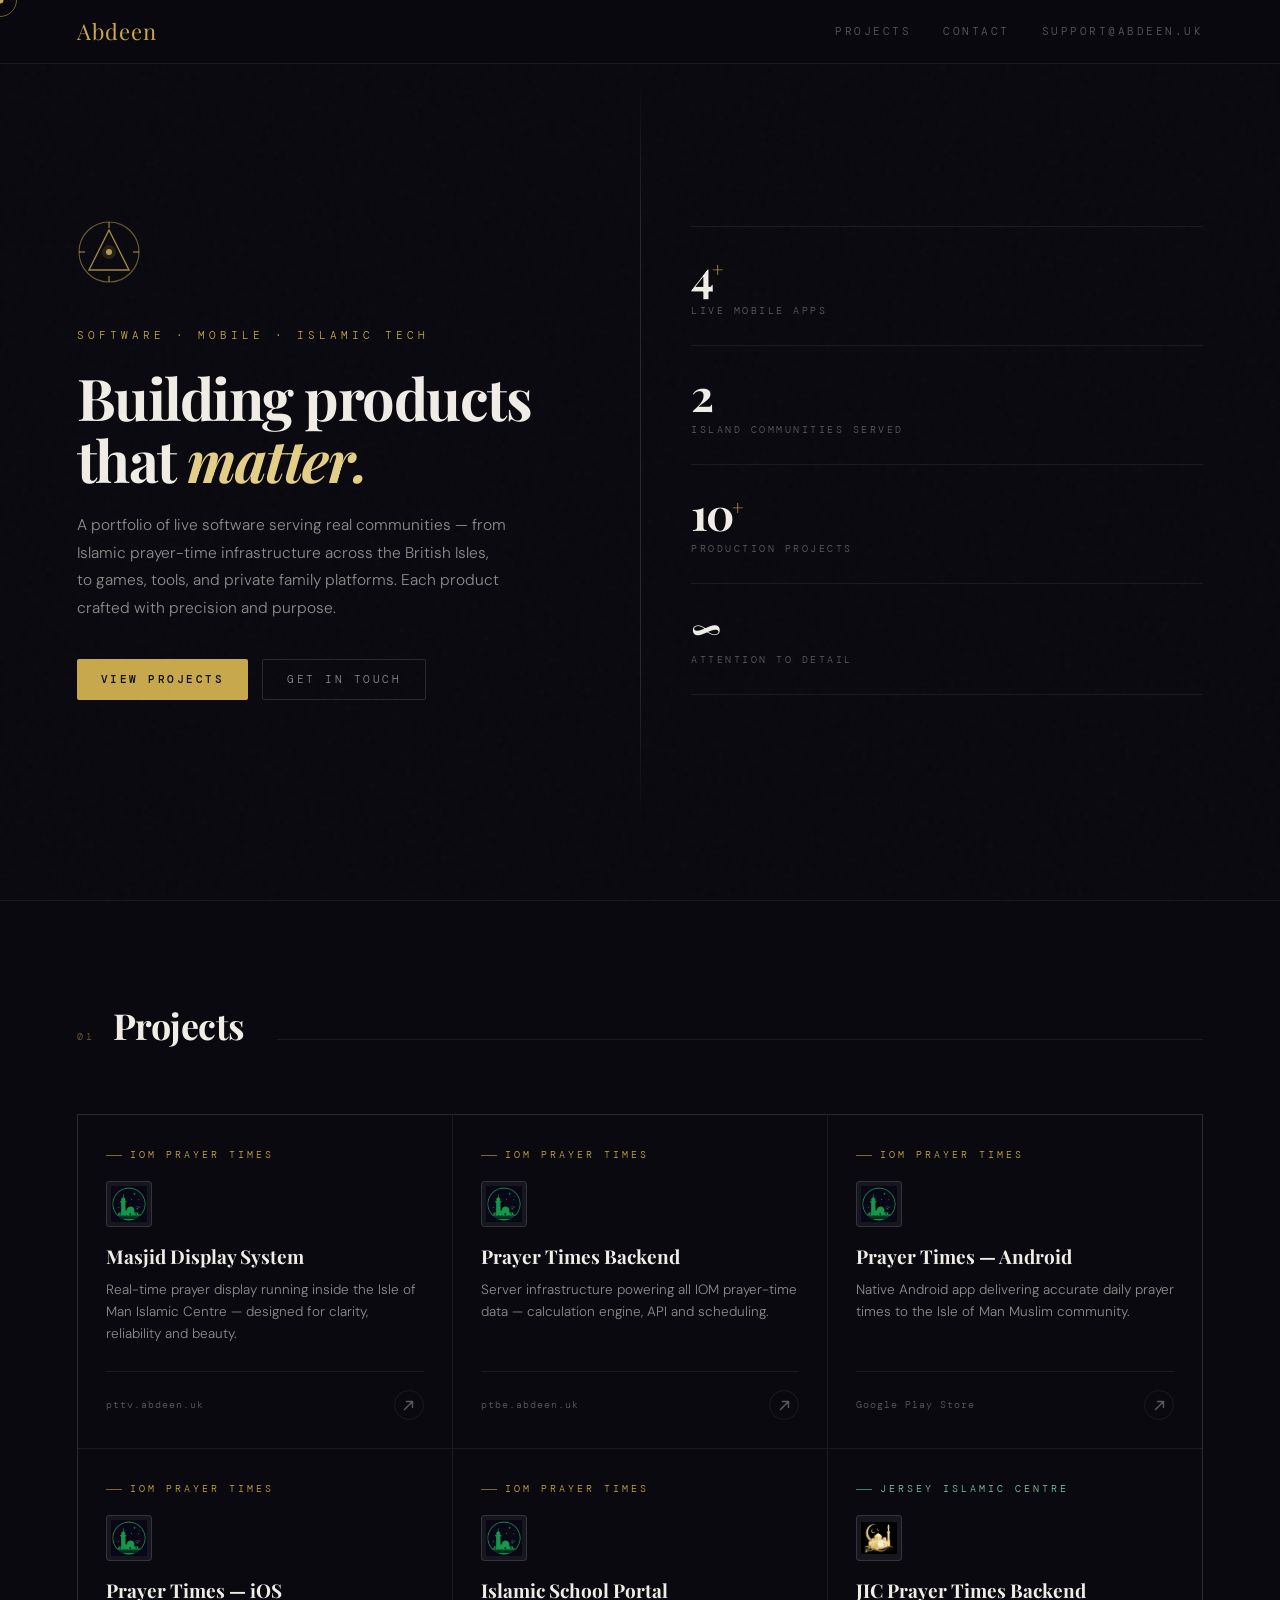
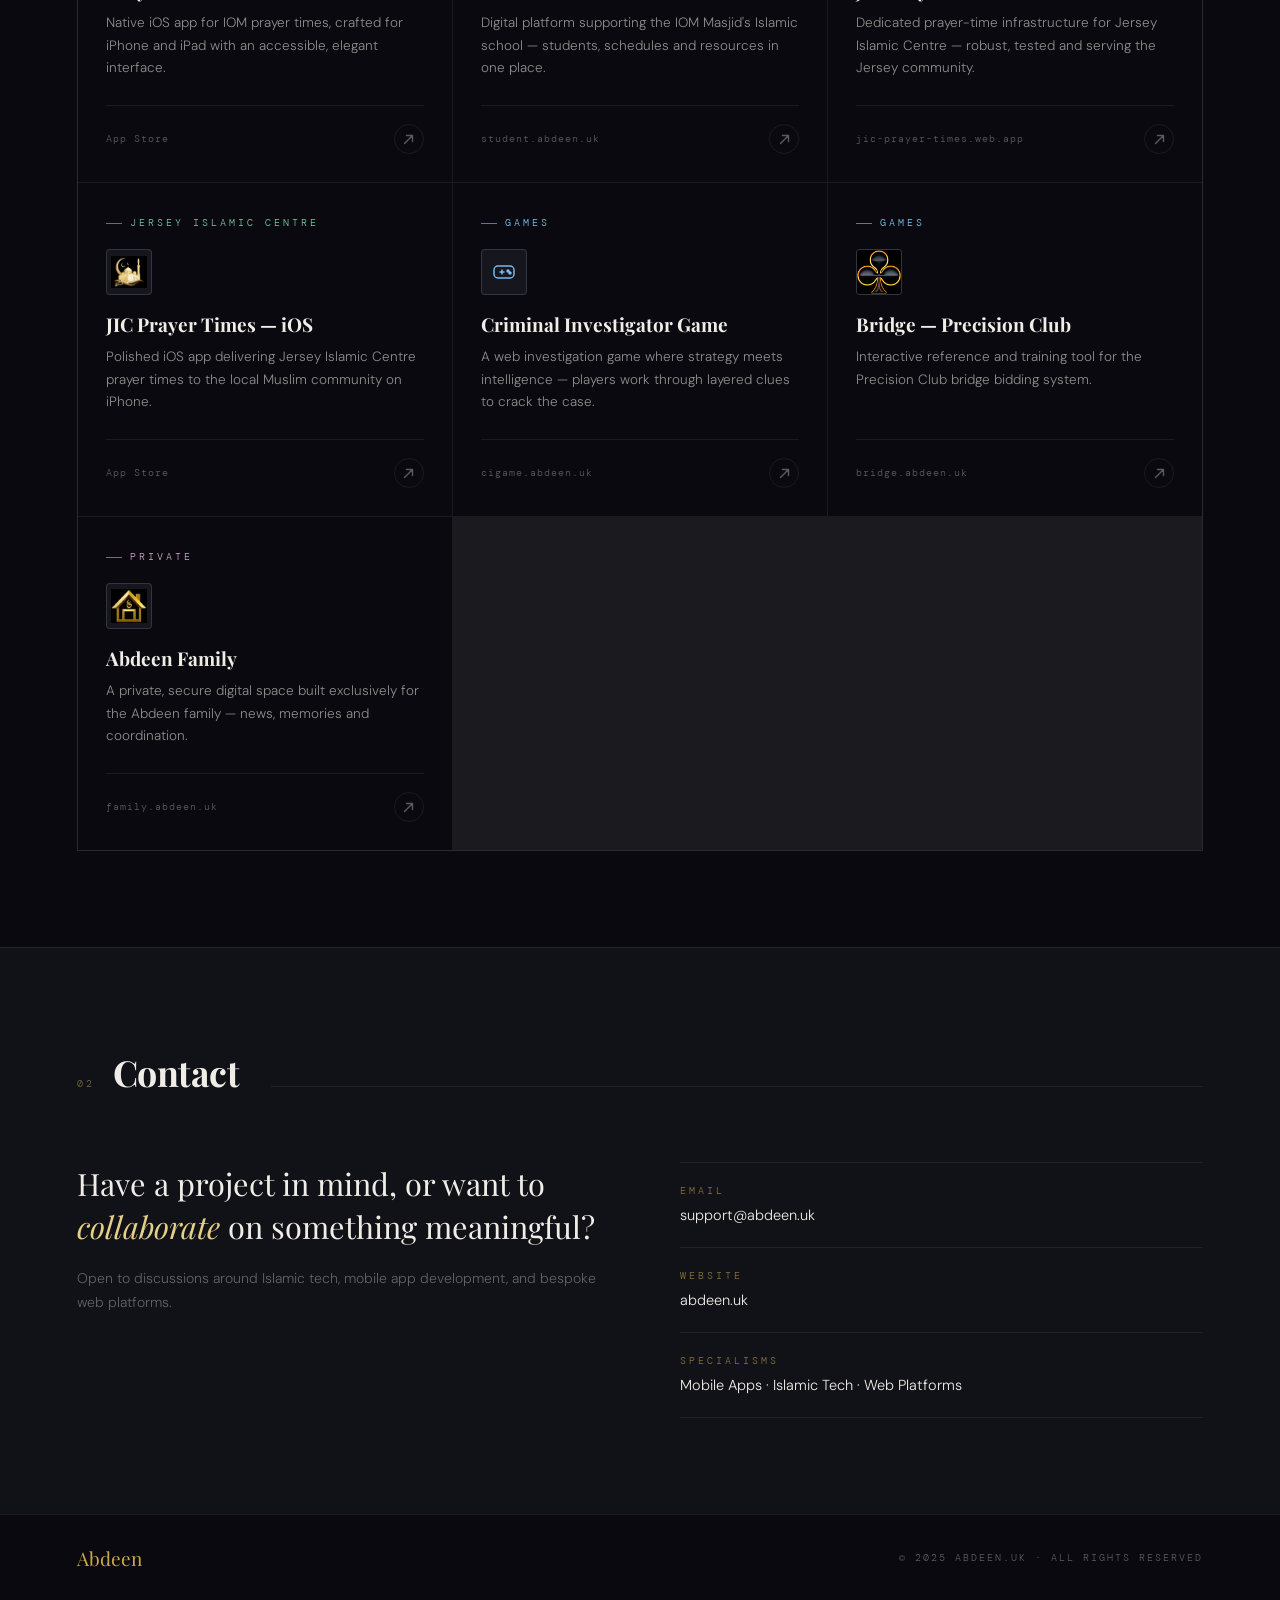
==== index.html @ 5a7bffbb "Add files via upload" ====
<!DOCTYPE html>
<html lang="en">
<head>
<meta charset="UTF-8">
<meta name="viewport" content="width=device-width, initial-scale=1.0">
<title>Abdeen — Digital Portfolio</title>
<link rel="preconnect" href="https://fonts.googleapis.com">
<link href="https://fonts.googleapis.com/css2?family=Playfair+Display:ital,wght@0,400;0,700;1,400&family=DM+Sans:wght@300;400;500&family=DM+Mono:wght@400;500&display=swap" rel="stylesheet">
<style>
:root {
  --ink:      #09090f;
  --ink2:     #111118;
  --surface:  #16161f;
  --border:   rgba(255,255,255,0.07);
  --border2:  rgba(255,255,255,0.13);
  --gold:     #c8a84b;
  --gold-lt:  #e4cf88;
  --gold-dim: rgba(200,168,75,0.14);
  --white:    #f0ede6;
  --muted:    rgba(240,237,230,0.36);
  --muted2:   rgba(240,237,230,0.58);
}
*, *::before, *::after { box-sizing:border-box; margin:0; padding:0; }
html { scroll-behavior:smooth; }
body {
  background:var(--ink); color:var(--white);
  font-family:'DM Sans',sans-serif; font-weight:300;
  line-height:1.6; overflow-x:hidden; cursor:none;
}

/* ── Cursor ── */
#cur { position:fixed; pointer-events:none; z-index:9999; }
#cur-dot { width:7px; height:7px; background:var(--gold); border-radius:50%;
  transform:translate(-50%,-50%); transition:transform .15s; }
#cur-ring { position:fixed; pointer-events:none; z-index:9998;
  width:34px; height:34px; border-radius:50%;
  border:1px solid rgba(200,168,75,0.55); transform:translate(-50%,-50%);
  transition:width .3s ease,height .3s ease; }
body:has(a:hover) #cur-ring,body:has(button:hover) #cur-ring { width:54px; height:54px; }

/* ── Noise ── */
body::after {
  content:''; position:fixed; inset:0; z-index:0; pointer-events:none;
  background-image:url("data:image/svg+xml,%3Csvg viewBox='0 0 200 200' xmlns='http://www.w3.org/2000/svg'%3E%3Cfilter id='n'%3E%3CfeTurbulence type='fractalNoise' baseFrequency='0.75' numOctaves='4' stitchTiles='stitch'/%3E%3C/filter%3E%3Crect width='100%25' height='100%25' filter='url(%23n)' opacity='0.035'/%3E%3C/svg%3E");
  opacity:.6;
}

/* ── Nav ── */
nav {
  position:fixed; top:0; left:0; right:0; z-index:100;
  display:flex; align-items:center; justify-content:space-between;
  padding:0 6vw; height:64px;
  background:rgba(9,9,15,0.82); backdrop-filter:blur(16px);
  border-bottom:1px solid var(--border);
}
.nav-logo {
  font-family:'Playfair Display',serif; font-size:22px;
  color:var(--gold); letter-spacing:1px; text-decoration:none; cursor:none;
}
.nav-links { display:flex; gap:32px; }
.nav-links a {
  font-family:'DM Mono',monospace; font-size:11px; letter-spacing:2.5px;
  text-transform:uppercase; color:var(--muted); text-decoration:none;
  cursor:none; transition:color .2s;
}
.nav-links a:hover { color:var(--gold); }

/* ── Hero ── */
#hero {
  min-height:100vh; display:grid; grid-template-columns:1fr 1fr;
  align-items:center; padding:100px 6vw 80px; gap:8vw; position:relative;
}
.hero-vline {
  position:absolute; top:80px; bottom:80px; left:50%;
  width:1px;
  background:linear-gradient(to bottom,transparent,var(--border2) 20%,var(--border2) 80%,transparent);
}
/* Abdeen logo mark — inline SVG */
.hero-logomark {
  margin-bottom:36px;
  opacity:0; animation:fadeUp .8s .1s ease forwards;
}
.hero-eyebrow {
  font-family:'DM Mono',monospace; font-size:11px; letter-spacing:4px;
  color:var(--gold); text-transform:uppercase; margin-bottom:22px;
  opacity:0; animation:fadeUp .8s .25s ease forwards;
}
h1.hero-title {
  font-family:'Playfair Display',serif; font-weight:700;
  font-size:clamp(38px,4.5vw,68px); line-height:1.07; letter-spacing:-1.5px;
  opacity:0; animation:fadeUp .9s .38s ease forwards;
}
h1.hero-title em { font-style:italic; color:var(--gold-lt); }
.hero-sub {
  margin-top:22px; max-width:430px; font-size:15.5px;
  line-height:1.78; color:var(--muted2);
  opacity:0; animation:fadeUp .9s .52s ease forwards;
}
.hero-ctas {
  display:flex; gap:14px; margin-top:36px; flex-wrap:wrap;
  opacity:0; animation:fadeUp .9s .65s ease forwards;
}
.btn {
  display:inline-flex; align-items:center; gap:8px; padding:11px 24px;
  border-radius:2px; font-size:11px; font-family:'DM Mono',monospace;
  letter-spacing:2.5px; text-transform:uppercase; text-decoration:none;
  cursor:none; transition:all .22s;
}
.btn-primary { background:var(--gold); color:var(--ink); font-weight:500; }
.btn-primary:hover { background:var(--gold-lt); }
.btn-ghost { border:1px solid var(--border2); color:var(--muted2); }
.btn-ghost:hover { border-color:var(--gold); color:var(--gold); }

/* Stats panel */
.hero-stats {
  display:flex; flex-direction:column;
  opacity:0; animation:fadeUp 1s .5s ease forwards;
}
.stat-item { padding:26px 0; border-bottom:1px solid var(--border); }
.stat-item:first-child { border-top:1px solid var(--border); }
.stat-num {
  font-family:'Playfair Display',serif; font-size:44px; font-weight:700;
  color:var(--white); line-height:1; letter-spacing:-2px;
}
.stat-num sup { font-size:20px; color:var(--gold); letter-spacing:0; vertical-align:super; }
.stat-label { font-family:'DM Mono',monospace; font-size:10px; letter-spacing:2.5px;
  color:var(--muted); text-transform:uppercase; margin-top:6px; }

/* ── Section base ── */
section { position:relative; padding:96px 6vw; }
section + section { border-top:1px solid var(--border); }
.sec-hdr { display:flex; align-items:baseline; gap:18px; margin-bottom:60px; }
.sec-num { font-family:'DM Mono',monospace; font-size:10px; letter-spacing:3px; color:var(--gold); opacity:.55; }
.sec-title { font-family:'Playfair Display',serif; font-size:clamp(26px,2.8vw,40px); font-weight:700; letter-spacing:-.5px; }
.sec-rule { flex:1; height:1px; background:var(--border); margin-left:14px; }

/* ── Project grid ── */
.proj-grid {
  display:grid; grid-template-columns:repeat(auto-fill,minmax(300px,1fr));
  gap:1px; background:var(--border); border:1px solid var(--border);
}
.proj-card {
  background:var(--ink); padding:32px 28px 28px;
  text-decoration:none; color:inherit; display:flex;
  flex-direction:column; position:relative; overflow:hidden;
  cursor:none; transition:background .3s;
}
.proj-card::before {
  content:''; position:absolute; inset:0;
  background:linear-gradient(140deg,var(--gold-dim),transparent 55%);
  opacity:0; transition:opacity .4s;
}
.proj-card:hover { background:var(--ink2); }
.proj-card:hover::before { opacity:1; }
.card-group {
  font-family:'DM Mono',monospace; font-size:10px; letter-spacing:3px;
  text-transform:uppercase; margin-bottom:18px;
  display:flex; align-items:center; gap:8px;
}
.card-group::before { content:''; display:block; width:16px; height:1px; opacity:.6; background:currentColor; }
.card-icon {
  width:46px; height:46px; margin-bottom:18px;
  display:flex; align-items:center; justify-content:center;
  border-radius:4px; background:var(--surface); border:1px solid var(--border2);
  overflow:hidden; flex-shrink:0;
}
.card-icon img { width:36px; height:36px; object-fit:contain; display:block; }
.card-icon svg { width:24px; height:24px; display:block; }
.card-title {
  font-family:'Playfair Display',serif; font-size:19px; font-weight:700;
  color:var(--white); line-height:1.22; margin-bottom:10px; transition:color .22s;
}
.proj-card:hover .card-title { color:var(--gold-lt); }
.card-desc { font-size:13.5px; color:var(--muted2); line-height:1.65; flex:1; }
.card-footer {
  display:flex; align-items:center; justify-content:space-between;
  margin-top:26px; padding-top:18px; border-top:1px solid var(--border);
}
.card-url { font-family:'DM Mono',monospace; font-size:9.5px; letter-spacing:1px; color:var(--muted); }
.card-arrow {
  width:30px; height:30px; display:flex; align-items:center; justify-content:center;
  border:1px solid var(--border); border-radius:50%; color:var(--muted);
  transition:all .22s; flex-shrink:0;
}
.proj-card:hover .card-arrow { border-color:var(--gold); color:var(--gold); transform:translate(2px,-2px); }

/* ── Contact ── */
#contact-section { background:var(--ink2); }
.contact-inner { display:grid; grid-template-columns:1fr 1fr; gap:80px; align-items:start; }
.contact-tagline {
  font-family:'Playfair Display',serif; font-size:clamp(22px,2.4vw,34px);
  font-weight:400; line-height:1.42; color:var(--white);
}
.contact-tagline em { font-style:italic; color:var(--gold-lt); }
.contact-note { font-size:14px; color:var(--muted); margin-top:18px; line-height:1.7; }
.contact-rows { display:flex; flex-direction:column; gap:0; }
.contact-row { padding:20px 0; border-bottom:1px solid var(--border); }
.contact-row:first-child { border-top:1px solid var(--border); }
.contact-lbl { font-family:'DM Mono',monospace; font-size:10px; letter-spacing:3px; text-transform:uppercase; color:var(--gold); opacity:.65; margin-bottom:5px; }
.contact-val { font-size:14.5px; color:var(--white); }
.contact-val a { color:var(--white); text-decoration:none; cursor:none; transition:color .2s; }
.contact-val a:hover { color:var(--gold-lt); }

/* ── Footer ── */
footer {
  padding:28px 6vw; border-top:1px solid var(--border);
  display:flex; align-items:center; justify-content:space-between;
}
.footer-brand { font-family:'Playfair Display',serif; font-size:19px; color:var(--gold); }
.footer-copy { font-family:'DM Mono',monospace; font-size:10px; letter-spacing:2px; color:var(--muted); text-transform:uppercase; }

/* ── Reveal ── */
.reveal { opacity:0; transform:translateY(24px); transition:opacity .7s ease,transform .7s ease; }
.reveal.in { opacity:1; transform:none; }

/* ── Keyframes ── */
@keyframes fadeUp { from{opacity:0;transform:translateY(18px)} to{opacity:1;transform:none} }

/* ── Responsive ── */
@media(max-width:768px){
  #hero{grid-template-columns:1fr;padding:90px 6vw 60px;gap:50px;}
  .hero-vline{display:none;}
  .contact-inner{grid-template-columns:1fr;gap:44px;}
  footer{flex-direction:column;gap:10px;text-align:center;}
  .proj-grid{grid-template-columns:1fr;}
  nav .nav-links{display:none;}
}
</style>
</head>
<body>

<div id="cur"><div id="cur-dot"></div></div>
<div id="cur-ring"></div>

<!-- ═══ NAV ═══ -->
<nav>
  <a class="nav-logo" href="#">Abdeen</a>
  <div class="nav-links">
    <a href="#projects">Projects</a>
    <a href="#contact-section">Contact</a>
    <a href="mailto:support@abdeen.uk">support@abdeen.uk</a>
  </div>
</nav>

<!-- ═══ HERO ═══ -->
<section id="hero">
  <div class="hero-vline"></div>
  <div class="hero-left">

    <!-- Abdeen logo mark as inline SVG -->
    <div class="hero-logomark">
      <svg width="64" height="64" viewBox="0 0 64 64" fill="none" xmlns="http://www.w3.org/2000/svg">
        <!-- Outer ring -->
        <circle cx="32" cy="32" r="30" stroke="#c8a84b" stroke-width="1.2" opacity="0.5"/>
        <!-- Inner geometric -->
        <polygon points="32,10 52,50 12,50" stroke="#c8a84b" stroke-width="1.4" fill="none" opacity="0.8"/>
        <circle cx="32" cy="32" r="7" fill="#c8a84b" opacity="0.15"/>
        <circle cx="32" cy="32" r="3" fill="#c8a84b" opacity="0.9"/>
        <!-- Tick marks -->
        <line x1="32" y1="2" x2="32" y2="8" stroke="#c8a84b" stroke-width="1.5" opacity="0.6"/>
        <line x1="32" y1="56" x2="32" y2="62" stroke="#c8a84b" stroke-width="1.5" opacity="0.6"/>
        <line x1="2" y1="32" x2="8" y2="32" stroke="#c8a84b" stroke-width="1.5" opacity="0.6"/>
        <line x1="56" y1="32" x2="62" y2="32" stroke="#c8a84b" stroke-width="1.5" opacity="0.6"/>
      </svg>
    </div>

    <p class="hero-eyebrow">Software · Mobile · Islamic Tech</p>
    <h1 class="hero-title">
      Building products<br>that <em>matter.</em>
    </h1>
    <p class="hero-sub">
      A portfolio of live software serving real communities — from Islamic prayer-time infrastructure across the British Isles, to games, tools, and private family platforms. Each product crafted with precision and purpose.
    </p>
    <div class="hero-ctas">
      <a href="#projects" class="btn btn-primary">View Projects</a>
      <a href="mailto:support@abdeen.uk" class="btn btn-ghost">Get in Touch</a>
    </div>
  </div>

  <div class="hero-stats">
    <div class="stat-item">
      <div class="stat-num">4<sup>+</sup></div>
      <div class="stat-label">Live mobile apps</div>
    </div>
    <div class="stat-item">
      <div class="stat-num">2</div>
      <div class="stat-label">Island communities served</div>
    </div>
    <div class="stat-item">
      <div class="stat-num">10<sup>+</sup></div>
      <div class="stat-label">Production projects</div>
    </div>
    <div class="stat-item">
      <div class="stat-num" style="font-size:36px;letter-spacing:0">∞</div>
      <div class="stat-label">Attention to detail</div>
    </div>
  </div>
</section>

<!-- ═══ PROJECTS ═══ -->
<section id="projects">
  <div class="sec-hdr reveal">
    <span class="sec-num">01</span>
    <h2 class="sec-title">Projects</h2>
    <div class="sec-rule"></div>
  </div>
  <div class="proj-grid" id="proj-grid"></div>
</section>

<!-- ═══ CONTACT ═══ -->
<section id="contact-section">
  <div class="sec-hdr reveal">
    <span class="sec-num">02</span>
    <h2 class="sec-title">Contact</h2>
    <div class="sec-rule"></div>
  </div>
  <div class="contact-inner">
    <div class="reveal">
      <div class="contact-tagline">
        Have a project in mind, or want to <em>collaborate</em> on something meaningful?
      </div>
      <p class="contact-note">
        Open to discussions around Islamic tech, mobile app development, and bespoke web platforms.
      </p>
    </div>
    <div class="contact-rows reveal">
      <div class="contact-row">
        <div class="contact-lbl">Email</div>
        <div class="contact-val"><a href="mailto:support@abdeen.uk">support@abdeen.uk</a></div>
      </div>
      <div class="contact-row">
        <div class="contact-lbl">Website</div>
        <div class="contact-val"><a href="https://abdeen.uk" target="_blank">abdeen.uk</a></div>
      </div>
      <div class="contact-row">
        <div class="contact-lbl">Specialisms</div>
        <div class="contact-val">Mobile Apps &middot; Islamic Tech &middot; Web Platforms</div>
      </div>
    </div>
  </div>
</section>

<!-- ═══ FOOTER ═══ -->
<footer>
  <div class="footer-brand">Abdeen</div>
  <div class="footer-copy">&copy; 2025 abdeen.uk &middot; All rights reserved</div>
</footer>

<script>
// ── Icon data ──
const IOM_IMG    = '[data-uri]';
const JERSEY_IMG = '[data-uri]';
const FAMILY_IMG = '[data-uri]';
const clubIconSVG = `<img src="[data-uri]" alt="club" style="width:52px;height:52px;object-fit:contain;">`;

function imgTag(src){ return '<img src="'+src+'" alt="">'; }

const gameIconSVG = '<svg viewBox="0 0 24 24" fill="none" stroke="rgba(130,200,255,0.9)" stroke-width="1.5" stroke-linecap="round" stroke-linejoin="round"><rect x="2" y="6" width="20" height="12" rx="4"/><line x1="8" y1="12" x2="12" y2="12"/><line x1="10" y1="10" x2="10" y2="14"/><circle cx="16" cy="11" r="1" fill="rgba(130,200,255,0.9)"/><circle cx="18" cy="13" r="1" fill="rgba(130,200,255,0.9)"/></svg>';

const GROUPS = {
  "IOM Prayer Times":      { color:"#c8a84b" },
  "Jersey Islamic Centre": { color:"#7ec9a0" },
  "Games":                 { color:"#82c8f0" },
  "Private":               { color:"#d4a5c9" },
};

const projects = [
  { group:"IOM Prayer Times",      title:"Masjid Display System",       desc:"Real-time prayer display running inside the Isle of Man Islamic Centre — designed for clarity, reliability and beauty.",  url:"pttv.abdeen.uk",             href:"https://pttv.abdeen.uk",        icon: imgTag(IOM_IMG) },
  { group:"IOM Prayer Times",      title:"Prayer Times Backend",        desc:"Server infrastructure powering all IOM prayer-time data — calculation engine, API and scheduling.",                        url:"ptbe.abdeen.uk",             href:"https://ptbe.abdeen.uk",        icon: imgTag(IOM_IMG) },
  { group:"IOM Prayer Times",      title:"Prayer Times — Android",      desc:"Native Android app delivering accurate daily prayer times to the Isle of Man Muslim community.",                           url:"Google Play Store",          href:"https://play.google.com/store/apps/details?id=com.iomprayertimes", icon: imgTag(IOM_IMG) },
  { group:"IOM Prayer Times",      title:"Prayer Times — iOS",          desc:"Native iOS app for IOM prayer times, crafted for iPhone and iPad with an accessible, elegant interface.",                  url:"App Store",                  href:"https://apps.apple.com/gb/app/iom-prayer-times/id6758450458",     icon: imgTag(IOM_IMG) },
  { group:"IOM Prayer Times",      title:"Islamic School Portal",       desc:"Digital platform supporting the IOM Masjid's Islamic school — students, schedules and resources in one place.",           url:"student.abdeen.uk",          href:"https://student.abdeen.uk",     icon: imgTag(IOM_IMG) },
  { group:"Jersey Islamic Centre", title:"JIC Prayer Times Backend",    desc:"Dedicated prayer-time infrastructure for Jersey Islamic Centre — robust, tested and serving the Jersey community.",        url:"jic-prayer-times.web.app",   href:"https://jic-prayer-times.web.app/",                              icon: imgTag(JERSEY_IMG) },
  { group:"Jersey Islamic Centre", title:"JIC Prayer Times — iOS",      desc:"Polished iOS app delivering Jersey Islamic Centre prayer times to the local Muslim community on iPhone.",                  url:"App Store",                  href:"https://apps.apple.com/ae/app/jic-prayer-times/id6760294481",    icon: imgTag(JERSEY_IMG) },
  { group:"Games",                 title:"Criminal Investigator Game",  desc:"A web investigation game where strategy meets intelligence — players work through layered clues to crack the case.",      url:"cigame.abdeen.uk",           href:"https://cigame.abdeen.uk",      icon: gameIconSVG },
  { group:"Games",                 title:"Bridge — Precision Club",     desc:"Interactive reference and training tool for the Precision Club bridge bidding system.",                                    url:"bridge.abdeen.uk",           href:"https://bridge.abdeen.uk",      icon: clubIconSVG },
  { group:"Private",               title:"Abdeen Family",               desc:"A private, secure digital space built exclusively for the Abdeen family — news, memories and coordination.",               url:"family.abdeen.uk",           href:"https://family.abdeen.uk",      icon: imgTag(FAMILY_IMG) },
];

const grid = document.getElementById('proj-grid');
projects.forEach(p => {
  const g = GROUPS[p.group] || { color:'#c8a84b' };
  const a = document.createElement('a');
  a.href = p.href; a.target = '_blank'; a.rel = 'noopener';
  a.className = 'proj-card reveal';
  a.innerHTML =
    '<div class="card-group" style="color:'+g.color+'">'+p.group+'</div>'+
    '<div class="card-icon">'+p.icon+'</div>'+
    '<div class="card-title">'+p.title+'</div>'+
    '<div class="card-desc">'+p.desc+'</div>'+
    '<div class="card-footer">'+
      '<span class="card-url">'+p.url+'</span>'+
      '<span class="card-arrow"><svg width="11" height="11" viewBox="0 0 11 11" fill="none"><path d="M1.5 9.5L9.5 1.5M9.5 1.5H3.5M9.5 1.5V7.5" stroke="currentColor" stroke-width="1.4" stroke-linecap="round"/></svg></span>'+
    '</div>';
  grid.appendChild(a);
});

// ── Scroll reveal ──
const io = new IntersectionObserver(entries => {
  entries.forEach((e,i) => {
    if(e.isIntersecting){
      setTimeout(()=>e.target.classList.add('in'), i*55);
      io.unobserve(e.target);
    }
  });
},{threshold:0.06});
document.querySelectorAll('.reveal').forEach(el=>io.observe(el));

// ── Cursor ──
const dot  = document.getElementById('cur-dot');
const curEl = document.getElementById('cur');
const ring = document.getElementById('cur-ring');
let mx=0,my=0,rx=0,ry=0;
document.addEventListener('mousemove',e=>{mx=e.clientX;my=e.clientY;});
(function loop(){
  rx+=(mx-rx)*.13; ry+=(my-ry)*.13;
  curEl.style.left=mx+'px'; curEl.style.top=my+'px';
  ring.style.left=rx+'px'; ring.style.top=ry+'px';
  requestAnimationFrame(loop);
})();

// ── Smooth scroll ──
document.querySelectorAll('a[href^="#"]').forEach(a=>{
  a.addEventListener('click',e=>{
    const t=document.querySelector(a.getAttribute('href'));
    if(t){e.preventDefault();t.scrollIntoView({behavior:'smooth'});}
  });
});
</script>
</body>
</html>
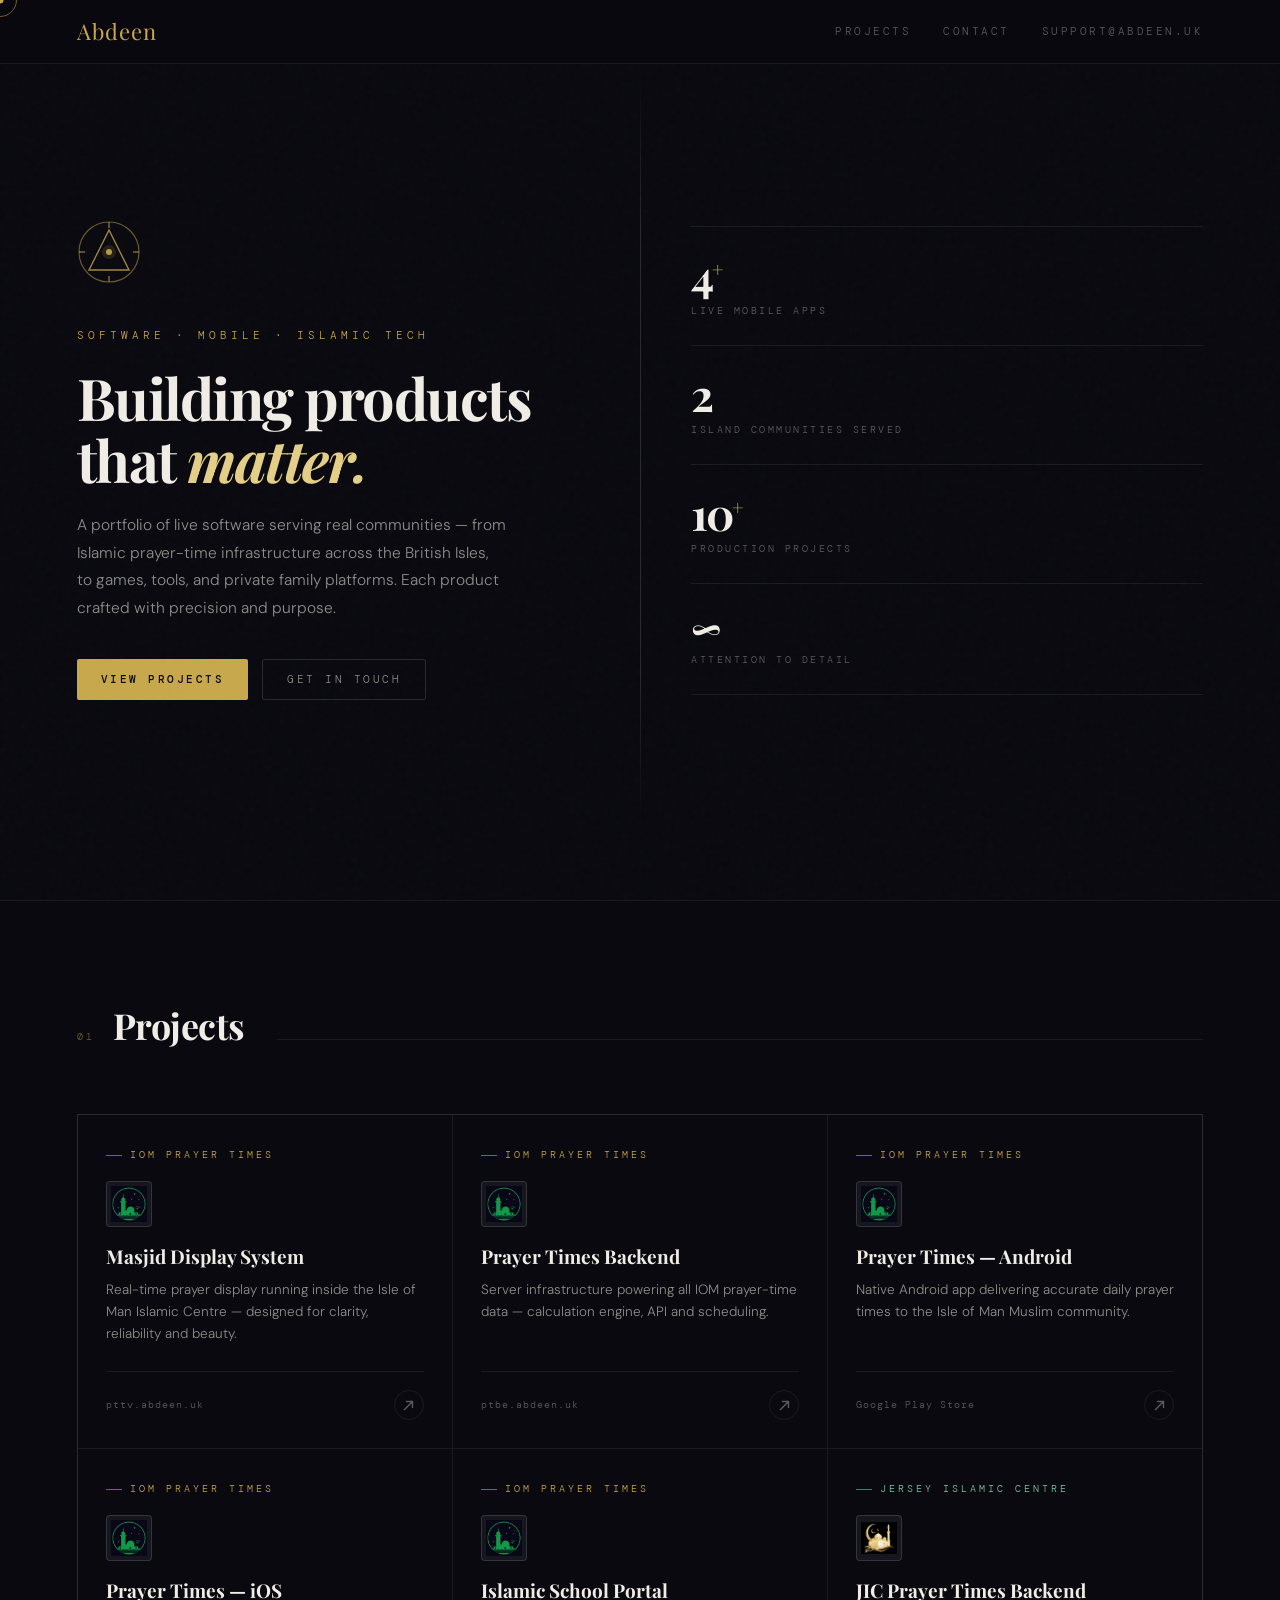
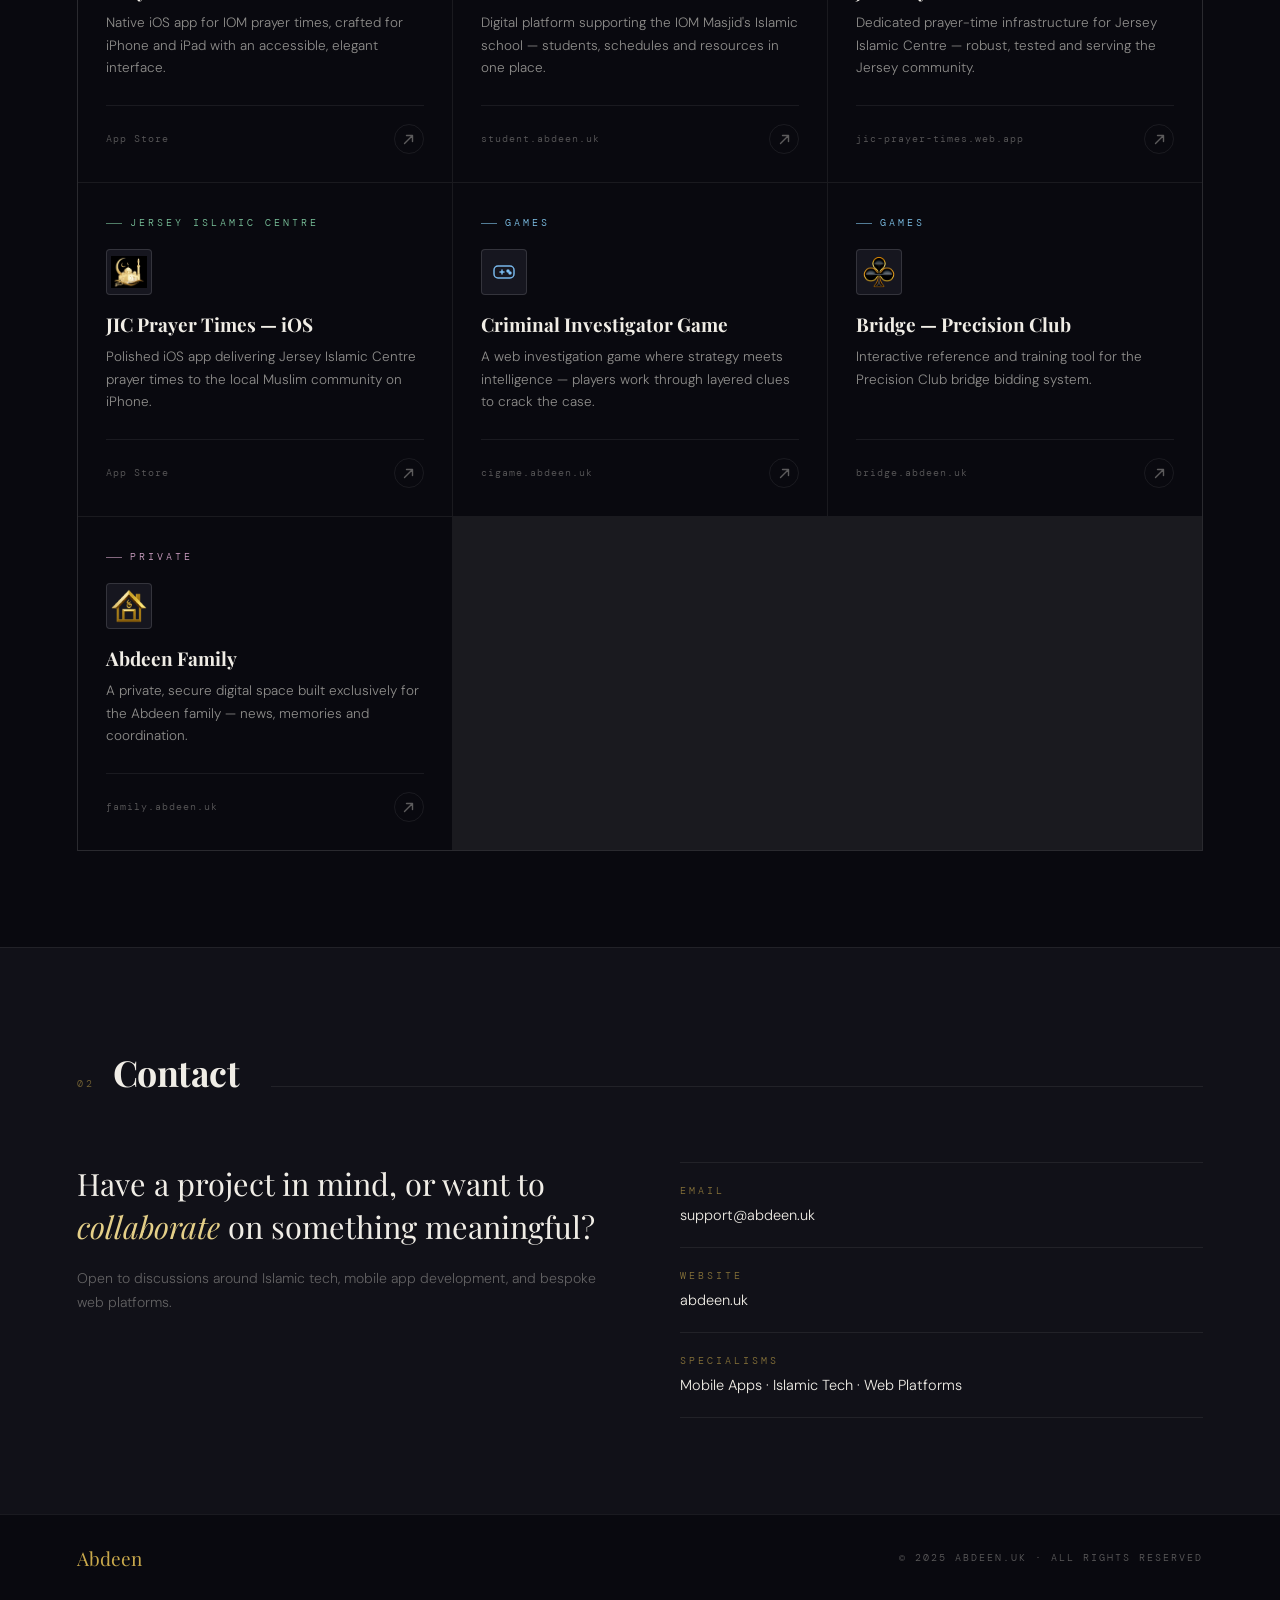
==== commit c8106430: "Move inline CSS to external file; add assets Extracted the large inline <style> block from index.htm" ====
--- a/index.html
+++ b/index.html
@@ -1,431 +1,163 @@
 <!DOCTYPE html>
 <html lang="en">
 <head>
-<meta charset="UTF-8">
-<meta name="viewport" content="width=device-width, initial-scale=1.0">
-<title>Abdeen — Digital Portfolio</title>
-<link rel="preconnect" href="https://fonts.googleapis.com">
-<link href="https://fonts.googleapis.com/css2?family=Playfair+Display:ital,wght@0,400;0,700;1,400&family=DM+Sans:wght@300;400;500&family=DM+Mono:wght@400;500&display=swap" rel="stylesheet">
-<style>
-:root {
-  --ink:      #09090f;
-  --ink2:     #111118;
-  --surface:  #16161f;
-  --border:   rgba(255,255,255,0.07);
-  --border2:  rgba(255,255,255,0.13);
-  --gold:     #c8a84b;
-  --gold-lt:  #e4cf88;
-  --gold-dim: rgba(200,168,75,0.14);
-  --white:    #f0ede6;
-  --muted:    rgba(240,237,230,0.36);
-  --muted2:   rgba(240,237,230,0.58);
-}
-*, *::before, *::after { box-sizing:border-box; margin:0; padding:0; }
-html { scroll-behavior:smooth; }
-body {
-  background:var(--ink); color:var(--white);
-  font-family:'DM Sans',sans-serif; font-weight:300;
-  line-height:1.6; overflow-x:hidden; cursor:none;
-}
+  <meta charset="UTF-8">
+  <meta name="viewport" content="width=device-width, initial-scale=1.0">
+  <title>Abdeen — Digital Portfolio</title>
 
-/* ── Cursor ── */
-#cur { position:fixed; pointer-events:none; z-index:9999; }
-#cur-dot { width:7px; height:7px; background:var(--gold); border-radius:50%;
-  transform:translate(-50%,-50%); transition:transform .15s; }
-#cur-ring { position:fixed; pointer-events:none; z-index:9998;
-  width:34px; height:34px; border-radius:50%;
-  border:1px solid rgba(200,168,75,0.55); transform:translate(-50%,-50%);
-  transition:width .3s ease,height .3s ease; }
-body:has(a:hover) #cur-ring,body:has(button:hover) #cur-ring { width:54px; height:54px; }
+  <!-- Fonts -->
+  <link rel="preconnect" href="https://fonts.googleapis.com">
+  <link
+    href="https://fonts.googleapis.com/css2?family=Playfair+Display:ital,wght@0,400;0,700;1,400&family=DM+Sans:wght@300;400;500&family=DM+Mono:wght@400;500&display=swap"
+    rel="stylesheet"
+  >
 
-/* ── Noise ── */
-body::after {
-  content:''; position:fixed; inset:0; z-index:0; pointer-events:none;
-  background-image:url("data:image/svg+xml,%3Csvg viewBox='0 0 200 200' xmlns='http://www.w3.org/2000/svg'%3E%3Cfilter id='n'%3E%3CfeTurbulence type='fractalNoise' baseFrequency='0.75' numOctaves='4' stitchTiles='stitch'/%3E%3C/filter%3E%3Crect width='100%25' height='100%25' filter='url(%23n)' opacity='0.035'/%3E%3C/svg%3E");
-  opacity:.6;
-}
-
-/* ── Nav ── */
-nav {
-  position:fixed; top:0; left:0; right:0; z-index:100;
-  display:flex; align-items:center; justify-content:space-between;
-  padding:0 6vw; height:64px;
-  background:rgba(9,9,15,0.82); backdrop-filter:blur(16px);
-  border-bottom:1px solid var(--border);
-}
-.nav-logo {
-  font-family:'Playfair Display',serif; font-size:22px;
-  color:var(--gold); letter-spacing:1px; text-decoration:none; cursor:none;
-}
-.nav-links { display:flex; gap:32px; }
-.nav-links a {
-  font-family:'DM Mono',monospace; font-size:11px; letter-spacing:2.5px;
-  text-transform:uppercase; color:var(--muted); text-decoration:none;
-  cursor:none; transition:color .2s;
-}
-.nav-links a:hover { color:var(--gold); }
-
-/* ── Hero ── */
-#hero {
-  min-height:100vh; display:grid; grid-template-columns:1fr 1fr;
-  align-items:center; padding:100px 6vw 80px; gap:8vw; position:relative;
-}
-.hero-vline {
-  position:absolute; top:80px; bottom:80px; left:50%;
-  width:1px;
-  background:linear-gradient(to bottom,transparent,var(--border2) 20%,var(--border2) 80%,transparent);
-}
-/* Abdeen logo mark — inline SVG */
-.hero-logomark {
-  margin-bottom:36px;
-  opacity:0; animation:fadeUp .8s .1s ease forwards;
-}
-.hero-eyebrow {
-  font-family:'DM Mono',monospace; font-size:11px; letter-spacing:4px;
-  color:var(--gold); text-transform:uppercase; margin-bottom:22px;
-  opacity:0; animation:fadeUp .8s .25s ease forwards;
-}
-h1.hero-title {
-  font-family:'Playfair Display',serif; font-weight:700;
-  font-size:clamp(38px,4.5vw,68px); line-height:1.07; letter-spacing:-1.5px;
-  opacity:0; animation:fadeUp .9s .38s ease forwards;
-}
-h1.hero-title em { font-style:italic; color:var(--gold-lt); }
-.hero-sub {
-  margin-top:22px; max-width:430px; font-size:15.5px;
-  line-height:1.78; color:var(--muted2);
-  opacity:0; animation:fadeUp .9s .52s ease forwards;
-}
-.hero-ctas {
-  display:flex; gap:14px; margin-top:36px; flex-wrap:wrap;
-  opacity:0; animation:fadeUp .9s .65s ease forwards;
-}
-.btn {
-  display:inline-flex; align-items:center; gap:8px; padding:11px 24px;
-  border-radius:2px; font-size:11px; font-family:'DM Mono',monospace;
-  letter-spacing:2.5px; text-transform:uppercase; text-decoration:none;
-  cursor:none; transition:all .22s;
-}
-.btn-primary { background:var(--gold); color:var(--ink); font-weight:500; }
-.btn-primary:hover { background:var(--gold-lt); }
-.btn-ghost { border:1px solid var(--border2); color:var(--muted2); }
-.btn-ghost:hover { border-color:var(--gold); color:var(--gold); }
-
-/* Stats panel */
-.hero-stats {
-  display:flex; flex-direction:column;
-  opacity:0; animation:fadeUp 1s .5s ease forwards;
-}
-.stat-item { padding:26px 0; border-bottom:1px solid var(--border); }
-.stat-item:first-child { border-top:1px solid var(--border); }
-.stat-num {
-  font-family:'Playfair Display',serif; font-size:44px; font-weight:700;
-  color:var(--white); line-height:1; letter-spacing:-2px;
-}
-.stat-num sup { font-size:20px; color:var(--gold); letter-spacing:0; vertical-align:super; }
-.stat-label { font-family:'DM Mono',monospace; font-size:10px; letter-spacing:2.5px;
-  color:var(--muted); text-transform:uppercase; margin-top:6px; }
-
-/* ── Section base ── */
-section { position:relative; padding:96px 6vw; }
-section + section { border-top:1px solid var(--border); }
-.sec-hdr { display:flex; align-items:baseline; gap:18px; margin-bottom:60px; }
-.sec-num { font-family:'DM Mono',monospace; font-size:10px; letter-spacing:3px; color:var(--gold); opacity:.55; }
-.sec-title { font-family:'Playfair Display',serif; font-size:clamp(26px,2.8vw,40px); font-weight:700; letter-spacing:-.5px; }
-.sec-rule { flex:1; height:1px; background:var(--border); margin-left:14px; }
-
-/* ── Project grid ── */
-.proj-grid {
-  display:grid; grid-template-columns:repeat(auto-fill,minmax(300px,1fr));
-  gap:1px; background:var(--border); border:1px solid var(--border);
-}
-.proj-card {
-  background:var(--ink); padding:32px 28px 28px;
-  text-decoration:none; color:inherit; display:flex;
-  flex-direction:column; position:relative; overflow:hidden;
-  cursor:none; transition:background .3s;
-}
-.proj-card::before {
-  content:''; position:absolute; inset:0;
-  background:linear-gradient(140deg,var(--gold-dim),transparent 55%);
-  opacity:0; transition:opacity .4s;
-}
-.proj-card:hover { background:var(--ink2); }
-.proj-card:hover::before { opacity:1; }
-.card-group {
-  font-family:'DM Mono',monospace; font-size:10px; letter-spacing:3px;
-  text-transform:uppercase; margin-bottom:18px;
-  display:flex; align-items:center; gap:8px;
-}
-.card-group::before { content:''; display:block; width:16px; height:1px; opacity:.6; background:currentColor; }
-.card-icon {
-  width:46px; height:46px; margin-bottom:18px;
-  display:flex; align-items:center; justify-content:center;
-  border-radius:4px; background:var(--surface); border:1px solid var(--border2);
-  overflow:hidden; flex-shrink:0;
-}
-.card-icon img { width:36px; height:36px; object-fit:contain; display:block; }
-.card-icon svg { width:24px; height:24px; display:block; }
-.card-title {
-  font-family:'Playfair Display',serif; font-size:19px; font-weight:700;
-  color:var(--white); line-height:1.22; margin-bottom:10px; transition:color .22s;
-}
-.proj-card:hover .card-title { color:var(--gold-lt); }
-.card-desc { font-size:13.5px; color:var(--muted2); line-height:1.65; flex:1; }
-.card-footer {
-  display:flex; align-items:center; justify-content:space-between;
-  margin-top:26px; padding-top:18px; border-top:1px solid var(--border);
-}
-.card-url { font-family:'DM Mono',monospace; font-size:9.5px; letter-spacing:1px; color:var(--muted); }
-.card-arrow {
-  width:30px; height:30px; display:flex; align-items:center; justify-content:center;
-  border:1px solid var(--border); border-radius:50%; color:var(--muted);
-  transition:all .22s; flex-shrink:0;
-}
-.proj-card:hover .card-arrow { border-color:var(--gold); color:var(--gold); transform:translate(2px,-2px); }
-
-/* ── Contact ── */
-#contact-section { background:var(--ink2); }
-.contact-inner { display:grid; grid-template-columns:1fr 1fr; gap:80px; align-items:start; }
-.contact-tagline {
-  font-family:'Playfair Display',serif; font-size:clamp(22px,2.4vw,34px);
-  font-weight:400; line-height:1.42; color:var(--white);
-}
-.contact-tagline em { font-style:italic; color:var(--gold-lt); }
-.contact-note { font-size:14px; color:var(--muted); margin-top:18px; line-height:1.7; }
-.contact-rows { display:flex; flex-direction:column; gap:0; }
-.contact-row { padding:20px 0; border-bottom:1px solid var(--border); }
-.contact-row:first-child { border-top:1px solid var(--border); }
-.contact-lbl { font-family:'DM Mono',monospace; font-size:10px; letter-spacing:3px; text-transform:uppercase; color:var(--gold); opacity:.65; margin-bottom:5px; }
-.contact-val { font-size:14.5px; color:var(--white); }
-.contact-val a { color:var(--white); text-decoration:none; cursor:none; transition:color .2s; }
-.contact-val a:hover { color:var(--gold-lt); }
-
-/* ── Footer ── */
-footer {
-  padding:28px 6vw; border-top:1px solid var(--border);
-  display:flex; align-items:center; justify-content:space-between;
-}
-.footer-brand { font-family:'Playfair Display',serif; font-size:19px; color:var(--gold); }
-.footer-copy { font-family:'DM Mono',monospace; font-size:10px; letter-spacing:2px; color:var(--muted); text-transform:uppercase; }
-
-/* ── Reveal ── */
-.reveal { opacity:0; transform:translateY(24px); transition:opacity .7s ease,transform .7s ease; }
-.reveal.in { opacity:1; transform:none; }
-
-/* ── Keyframes ── */
-@keyframes fadeUp { from{opacity:0;transform:translateY(18px)} to{opacity:1;transform:none} }
-
-/* ── Responsive ── */
-@media(max-width:768px){
-  #hero{grid-template-columns:1fr;padding:90px 6vw 60px;gap:50px;}
-  .hero-vline{display:none;}
-  .contact-inner{grid-template-columns:1fr;gap:44px;}
-  footer{flex-direction:column;gap:10px;text-align:center;}
-  .proj-grid{grid-template-columns:1fr;}
-  nav .nav-links{display:none;}
-}
-</style>
+  <!-- Styles -->
+  <link rel="stylesheet" href="css/styles.css">
 </head>
 <body>
 
-<div id="cur"><div id="cur-dot"></div></div>
-<div id="cur-ring"></div>
+  <!-- ══ Custom Cursor ══════════════════════ -->
+  <div id="cur"><div id="cur-dot"></div></div>
+  <div id="cur-ring"></div>
 
-<!-- ═══ NAV ═══ -->
-<nav>
-  <a class="nav-logo" href="#">Abdeen</a>
-  <div class="nav-links">
-    <a href="#projects">Projects</a>
-    <a href="#contact-section">Contact</a>
-    <a href="mailto:support@abdeen.uk">support@abdeen.uk</a>
-  </div>
-</nav>
+  <!-- ══ Navigation ════════════════════════ -->
+  <nav>
+    <a class="nav-logo" href="#">Abdeen</a>
+    <div class="nav-links">
+      <a href="#projects">Projects</a>
+      <a href="#contact-section">Contact</a>
+      <a href="mailto:support@abdeen.uk">support@abdeen.uk</a>
+    </div>
+  </nav>
 
-<!-- ═══ HERO ═══ -->
-<section id="hero">
-  <div class="hero-vline"></div>
-  <div class="hero-left">
+  <!-- ══ Hero ══════════════════════════════ -->
+  <section id="hero">
+    <div class="hero-vline"></div>
 
-    <!-- Abdeen logo mark as inline SVG -->
-    <div class="hero-logomark">
-      <svg width="64" height="64" viewBox="0 0 64 64" fill="none" xmlns="http://www.w3.org/2000/svg">
-        <!-- Outer ring -->
-        <circle cx="32" cy="32" r="30" stroke="#c8a84b" stroke-width="1.2" opacity="0.5"/>
-        <!-- Inner geometric -->
-        <polygon points="32,10 52,50 12,50" stroke="#c8a84b" stroke-width="1.4" fill="none" opacity="0.8"/>
-        <circle cx="32" cy="32" r="7" fill="#c8a84b" opacity="0.15"/>
-        <circle cx="32" cy="32" r="3" fill="#c8a84b" opacity="0.9"/>
-        <!-- Tick marks -->
-        <line x1="32" y1="2" x2="32" y2="8" stroke="#c8a84b" stroke-width="1.5" opacity="0.6"/>
-        <line x1="32" y1="56" x2="32" y2="62" stroke="#c8a84b" stroke-width="1.5" opacity="0.6"/>
-        <line x1="2" y1="32" x2="8" y2="32" stroke="#c8a84b" stroke-width="1.5" opacity="0.6"/>
-        <line x1="56" y1="32" x2="62" y2="32" stroke="#c8a84b" stroke-width="1.5" opacity="0.6"/>
-      </svg>
+    <div class="hero-left">
+
+      <!-- Logomark -->
+      <div class="hero-logomark">
+        <svg width="64" height="64" viewBox="0 0 64 64" fill="none"
+             xmlns="http://www.w3.org/2000/svg" aria-hidden="true">
+          <!-- Outer ring -->
+          <circle cx="32" cy="32" r="30" stroke="#c8a84b" stroke-width="1.2" opacity="0.5"/>
+          <!-- Inner geometric -->
+          <polygon points="32,10 52,50 12,50" stroke="#c8a84b" stroke-width="1.4"
+                   fill="none" opacity="0.8"/>
+          <circle cx="32" cy="32" r="7" fill="#c8a84b" opacity="0.15"/>
+          <circle cx="32" cy="32" r="3" fill="#c8a84b" opacity="0.9"/>
+          <!-- Tick marks -->
+          <line x1="32" y1="2"  x2="32" y2="8"  stroke="#c8a84b" stroke-width="1.5" opacity="0.6"/>
+          <line x1="32" y1="56" x2="32" y2="62" stroke="#c8a84b" stroke-width="1.5" opacity="0.6"/>
+          <line x1="2"  y1="32" x2="8"  y2="32" stroke="#c8a84b" stroke-width="1.5" opacity="0.6"/>
+          <line x1="56" y1="32" x2="62" y2="32" stroke="#c8a84b" stroke-width="1.5" opacity="0.6"/>
+        </svg>
+      </div>
+
+      <p class="hero-eyebrow">Software · Mobile · Islamic Tech</p>
+
+      <h1 class="hero-title">
+        Building products<br>that <em>matter.</em>
+      </h1>
+
+      <p class="hero-sub">
+        A portfolio of live software serving real communities — from Islamic
+        prayer-time infrastructure across the British Isles, to games, tools,
+        and private family platforms. Each product crafted with precision and
+        purpose.
+      </p>
+
+      <div class="hero-ctas">
+        <a href="#projects" class="btn btn-primary">View Projects</a>
+        <a href="mailto:support@abdeen.uk" class="btn btn-ghost">Get in Touch</a>
+      </div>
+    </div><!-- /hero-left -->
+
+    <!-- Stats panel -->
+    <div class="hero-stats">
+      <div class="stat-item">
+        <div class="stat-num">4<sup>+</sup></div>
+        <div class="stat-label">Live mobile apps</div>
+      </div>
+      <div class="stat-item">
+        <div class="stat-num">2</div>
+        <div class="stat-label">Island communities served</div>
+      </div>
+      <div class="stat-item">
+        <div class="stat-num">10<sup>+</sup></div>
+        <div class="stat-label">Production projects</div>
+      </div>
+      <div class="stat-item">
+        <div class="stat-num" style="font-size:36px;letter-spacing:0">∞</div>
+        <div class="stat-label">Attention to detail</div>
+      </div>
+    </div><!-- /hero-stats -->
+
+  </section><!-- /hero -->
+
+  <!-- ══ Projects ═══════════════════════════ -->
+  <section id="projects">
+    <div class="sec-hdr reveal">
+      <span class="sec-num">01</span>
+      <h2 class="sec-title">Projects</h2>
+      <div class="sec-rule"></div>
     </div>
 
-    <p class="hero-eyebrow">Software · Mobile · Islamic Tech</p>
-    <h1 class="hero-title">
-      Building products<br>that <em>matter.</em>
-    </h1>
-    <p class="hero-sub">
-      A portfolio of live software serving real communities — from Islamic prayer-time infrastructure across the British Isles, to games, tools, and private family platforms. Each product crafted with precision and purpose.
-    </p>
-    <div class="hero-ctas">
-      <a href="#projects" class="btn btn-primary">View Projects</a>
-      <a href="mailto:support@abdeen.uk" class="btn btn-ghost">Get in Touch</a>
+    <!-- Cards injected here by main.js -->
+    <div class="proj-grid" id="proj-grid"></div>
+  </section>
+
+  <!-- ══ Contact ════════════════════════════ -->
+  <section id="contact-section">
+    <div class="sec-hdr reveal">
+      <span class="sec-num">02</span>
+      <h2 class="sec-title">Contact</h2>
+      <div class="sec-rule"></div>
     </div>
-  </div>
 
-  <div class="hero-stats">
-    <div class="stat-item">
-      <div class="stat-num">4<sup>+</sup></div>
-      <div class="stat-label">Live mobile apps</div>
-    </div>
-    <div class="stat-item">
-      <div class="stat-num">2</div>
-      <div class="stat-label">Island communities served</div>
-    </div>
-    <div class="stat-item">
-      <div class="stat-num">10<sup>+</sup></div>
-      <div class="stat-label">Production projects</div>
-    </div>
-    <div class="stat-item">
-      <div class="stat-num" style="font-size:36px;letter-spacing:0">∞</div>
-      <div class="stat-label">Attention to detail</div>
-    </div>
-  </div>
-</section>
+    <div class="contact-inner">
+      <div class="reveal">
+        <div class="contact-tagline">
+          Have a project in mind, or want to
+          <em>collaborate</em> on something meaningful?
+        </div>
+        <p class="contact-note">
+          Open to discussions around Islamic tech, mobile app development, and
+          bespoke web platforms.
+        </p>
+      </div>
 
-<!-- ═══ PROJECTS ═══ -->
-<section id="projects">
-  <div class="sec-hdr reveal">
-    <span class="sec-num">01</span>
-    <h2 class="sec-title">Projects</h2>
-    <div class="sec-rule"></div>
-  </div>
-  <div class="proj-grid" id="proj-grid"></div>
-</section>
-
-<!-- ═══ CONTACT ═══ -->
-<section id="contact-section">
-  <div class="sec-hdr reveal">
-    <span class="sec-num">02</span>
-    <h2 class="sec-title">Contact</h2>
-    <div class="sec-rule"></div>
-  </div>
-  <div class="contact-inner">
-    <div class="reveal">
-      <div class="contact-tagline">
-        Have a project in mind, or want to <em>collaborate</em> on something meaningful?
-      </div>
-      <p class="contact-note">
-        Open to discussions around Islamic tech, mobile app development, and bespoke web platforms.
-      </p>
-    </div>
-    <div class="contact-rows reveal">
-      <div class="contact-row">
-        <div class="contact-lbl">Email</div>
-        <div class="contact-val"><a href="mailto:support@abdeen.uk">support@abdeen.uk</a></div>
-      </div>
-      <div class="contact-row">
-        <div class="contact-lbl">Website</div>
-        <div class="contact-val"><a href="https://abdeen.uk" target="_blank">abdeen.uk</a></div>
-      </div>
-      <div class="contact-row">
-        <div class="contact-lbl">Specialisms</div>
-        <div class="contact-val">Mobile Apps &middot; Islamic Tech &middot; Web Platforms</div>
+      <div class="contact-rows reveal">
+        <div class="contact-row">
+          <div class="contact-lbl">Email</div>
+          <div class="contact-val">
+            <a href="mailto:support@abdeen.uk">support@abdeen.uk</a>
+          </div>
+        </div>
+        <div class="contact-row">
+          <div class="contact-lbl">Website</div>
+          <div class="contact-val">
+            <a href="https://abdeen.uk" target="_blank" rel="noopener">abdeen.uk</a>
+          </div>
+        </div>
+        <div class="contact-row">
+          <div class="contact-lbl">Specialisms</div>
+          <div class="contact-val">Mobile Apps &middot; Islamic Tech &middot; Web Platforms</div>
+        </div>
       </div>
     </div>
-  </div>
-</section>
+  </section><!-- /contact -->
 
-<!-- ═══ FOOTER ═══ -->
-<footer>
-  <div class="footer-brand">Abdeen</div>
-  <div class="footer-copy">&copy; 2025 abdeen.uk &middot; All rights reserved</div>
-</footer>
+  <!-- ══ Footer ════════════════════════════ -->
+  <footer>
+    <div class="footer-brand">Abdeen</div>
+    <div class="footer-copy">&copy; 2025 abdeen.uk &middot; All rights reserved</div>
+  </footer>
 
-<script>
-// ── Icon data ──
-const IOM_IMG    = '[data-uri]';
-const JERSEY_IMG = '[data-uri]';
-const FAMILY_IMG = '[data-uri]';
-const clubIconSVG = `<img src="[data-uri]" alt="club" style="width:52px;height:52px;object-fit:contain;">`;
+  <!-- Scripts (ES module so imports work in the browser) -->
+  <script type="module" src="js/main.js"></script>
 
-function imgTag(src){ return '<img src="'+src+'" alt="">'; }
-
-const gameIconSVG = '<svg viewBox="0 0 24 24" fill="none" stroke="rgba(130,200,255,0.9)" stroke-width="1.5" stroke-linecap="round" stroke-linejoin="round"><rect x="2" y="6" width="20" height="12" rx="4"/><line x1="8" y1="12" x2="12" y2="12"/><line x1="10" y1="10" x2="10" y2="14"/><circle cx="16" cy="11" r="1" fill="rgba(130,200,255,0.9)"/><circle cx="18" cy="13" r="1" fill="rgba(130,200,255,0.9)"/></svg>';
-
-const GROUPS = {
-  "IOM Prayer Times":      { color:"#c8a84b" },
-  "Jersey Islamic Centre": { color:"#7ec9a0" },
-  "Games":                 { color:"#82c8f0" },
-  "Private":               { color:"#d4a5c9" },
-};
-
-const projects = [
-  { group:"IOM Prayer Times",      title:"Masjid Display System",       desc:"Real-time prayer display running inside the Isle of Man Islamic Centre — designed for clarity, reliability and beauty.",  url:"pttv.abdeen.uk",             href:"https://pttv.abdeen.uk",        icon: imgTag(IOM_IMG) },
-  { group:"IOM Prayer Times",      title:"Prayer Times Backend",        desc:"Server infrastructure powering all IOM prayer-time data — calculation engine, API and scheduling.",                        url:"ptbe.abdeen.uk",             href:"https://ptbe.abdeen.uk",        icon: imgTag(IOM_IMG) },
-  { group:"IOM Prayer Times",      title:"Prayer Times — Android",      desc:"Native Android app delivering accurate daily prayer times to the Isle of Man Muslim community.",                           url:"Google Play Store",          href:"https://play.google.com/store/apps/details?id=com.iomprayertimes", icon: imgTag(IOM_IMG) },
-  { group:"IOM Prayer Times",      title:"Prayer Times — iOS",          desc:"Native iOS app for IOM prayer times, crafted for iPhone and iPad with an accessible, elegant interface.",                  url:"App Store",                  href:"https://apps.apple.com/gb/app/iom-prayer-times/id6758450458",     icon: imgTag(IOM_IMG) },
-  { group:"IOM Prayer Times",      title:"Islamic School Portal",       desc:"Digital platform supporting the IOM Masjid's Islamic school — students, schedules and resources in one place.",           url:"student.abdeen.uk",          href:"https://student.abdeen.uk",     icon: imgTag(IOM_IMG) },
-  { group:"Jersey Islamic Centre", title:"JIC Prayer Times Backend",    desc:"Dedicated prayer-time infrastructure for Jersey Islamic Centre — robust, tested and serving the Jersey community.",        url:"jic-prayer-times.web.app",   href:"https://jic-prayer-times.web.app/",                              icon: imgTag(JERSEY_IMG) },
-  { group:"Jersey Islamic Centre", title:"JIC Prayer Times — iOS",      desc:"Polished iOS app delivering Jersey Islamic Centre prayer times to the local Muslim community on iPhone.",                  url:"App Store",                  href:"https://apps.apple.com/ae/app/jic-prayer-times/id6760294481",    icon: imgTag(JERSEY_IMG) },
-  { group:"Games",                 title:"Criminal Investigator Game",  desc:"A web investigation game where strategy meets intelligence — players work through layered clues to crack the case.",      url:"cigame.abdeen.uk",           href:"https://cigame.abdeen.uk",      icon: gameIconSVG },
-  { group:"Games",                 title:"Bridge — Precision Club",     desc:"Interactive reference and training tool for the Precision Club bridge bidding system.",                                    url:"bridge.abdeen.uk",           href:"https://bridge.abdeen.uk",      icon: clubIconSVG },
-  { group:"Private",               title:"Abdeen Family",               desc:"A private, secure digital space built exclusively for the Abdeen family — news, memories and coordination.",               url:"family.abdeen.uk",           href:"https://family.abdeen.uk",      icon: imgTag(FAMILY_IMG) },
-];
-
-const grid = document.getElementById('proj-grid');
-projects.forEach(p => {
-  const g = GROUPS[p.group] || { color:'#c8a84b' };
-  const a = document.createElement('a');
-  a.href = p.href; a.target = '_blank'; a.rel = 'noopener';
-  a.className = 'proj-card reveal';
-  a.innerHTML =
-    '<div class="card-group" style="color:'+g.color+'">'+p.group+'</div>'+
-    '<div class="card-icon">'+p.icon+'</div>'+
-    '<div class="card-title">'+p.title+'</div>'+
-    '<div class="card-desc">'+p.desc+'</div>'+
-    '<div class="card-footer">'+
-      '<span class="card-url">'+p.url+'</span>'+
-      '<span class="card-arrow"><svg width="11" height="11" viewBox="0 0 11 11" fill="none"><path d="M1.5 9.5L9.5 1.5M9.5 1.5H3.5M9.5 1.5V7.5" stroke="currentColor" stroke-width="1.4" stroke-linecap="round"/></svg></span>'+
-    '</div>';
-  grid.appendChild(a);
-});
-
-// ── Scroll reveal ──
-const io = new IntersectionObserver(entries => {
-  entries.forEach((e,i) => {
-    if(e.isIntersecting){
-      setTimeout(()=>e.target.classList.add('in'), i*55);
-      io.unobserve(e.target);
-    }
-  });
-},{threshold:0.06});
-document.querySelectorAll('.reveal').forEach(el=>io.observe(el));
-
-// ── Cursor ──
-const dot  = document.getElementById('cur-dot');
-const curEl = document.getElementById('cur');
-const ring = document.getElementById('cur-ring');
-let mx=0,my=0,rx=0,ry=0;
-document.addEventListener('mousemove',e=>{mx=e.clientX;my=e.clientY;});
-(function loop(){
-  rx+=(mx-rx)*.13; ry+=(my-ry)*.13;
-  curEl.style.left=mx+'px'; curEl.style.top=my+'px';
-  ring.style.left=rx+'px'; ring.style.top=ry+'px';
-  requestAnimationFrame(loop);
-})();
-
-// ── Smooth scroll ──
-document.querySelectorAll('a[href^="#"]').forEach(a=>{
-  a.addEventListener('click',e=>{
-    const t=document.querySelector(a.getAttribute('href'));
-    if(t){e.preventDefault();t.scrollIntoView({behavior:'smooth'});}
-  });
-});
-</script>
 </body>
-</html>+</html>
--- a/css/styles.css
+++ b/css/styles.css
@@ -0,0 +1,626 @@
+/* ══════════════════════════════════════════
+   Abdeen — Digital Portfolio
+   styles.css
+   ══════════════════════════════════════════ */
+
+/* ── Design Tokens ──────────────────────── */
+:root {
+  --ink:       #09090f;
+  --ink2:      #111118;
+  --surface:   #16161f;
+  --border:    rgba(255, 255, 255, 0.07);
+  --border2:   rgba(255, 255, 255, 0.13);
+  --gold:      #c8a84b;
+  --gold-lt:   #e4cf88;
+  --gold-dim:  rgba(200, 168, 75, 0.14);
+  --white:     #f0ede6;
+  --muted:     rgba(240, 237, 230, 0.36);
+  --muted2:    rgba(240, 237, 230, 0.58);
+}
+
+/* ── Reset ──────────────────────────────── */
+*,
+*::before,
+*::after {
+  box-sizing: border-box;
+  margin: 0;
+  padding: 0;
+}
+
+html {
+  scroll-behavior: smooth;
+}
+
+body {
+  background: var(--ink);
+  color: var(--white);
+  font-family: 'DM Sans', sans-serif;
+  font-weight: 300;
+  line-height: 1.6;
+  overflow-x: hidden;
+  cursor: none;
+}
+
+/* ── Grain Overlay ──────────────────────── */
+body::after {
+  content: '';
+  position: fixed;
+  inset: 0;
+  z-index: 0;
+  pointer-events: none;
+  background-image: url("data:image/svg+xml,%3Csvg viewBox='0 0 200 200' xmlns='http://www.w3.org/2000/svg'%3E%3Cfilter id='n'%3E%3CfeTurbulence type='fractalNoise' baseFrequency='0.75' numOctaves='4' stitchTiles='stitch'/%3E%3C/filter%3E%3Crect width='100%25' height='100%25' filter='url(%23n)' opacity='0.035'/%3E%3C/svg%3E");
+  opacity: 0.6;
+}
+
+/* ── Custom Cursor ──────────────────────── */
+#cur {
+  position: fixed;
+  pointer-events: none;
+  z-index: 9999;
+}
+
+#cur-dot {
+  width: 7px;
+  height: 7px;
+  background: var(--gold);
+  border-radius: 50%;
+  transform: translate(-50%, -50%);
+  transition: transform 0.15s;
+}
+
+#cur-ring {
+  position: fixed;
+  pointer-events: none;
+  z-index: 9998;
+  width: 34px;
+  height: 34px;
+  border-radius: 50%;
+  border: 1px solid rgba(200, 168, 75, 0.55);
+  transform: translate(-50%, -50%);
+  transition: width 0.3s ease, height 0.3s ease;
+}
+
+body:has(a:hover) #cur-ring,
+body:has(button:hover) #cur-ring {
+  width: 54px;
+  height: 54px;
+}
+
+/* ── Navigation ─────────────────────────── */
+nav {
+  position: fixed;
+  top: 0;
+  left: 0;
+  right: 0;
+  z-index: 100;
+  display: flex;
+  align-items: center;
+  justify-content: space-between;
+  padding: 0 6vw;
+  height: 64px;
+  background: rgba(9, 9, 15, 0.82);
+  backdrop-filter: blur(16px);
+  border-bottom: 1px solid var(--border);
+}
+
+.nav-logo {
+  font-family: 'Playfair Display', serif;
+  font-size: 22px;
+  color: var(--gold);
+  letter-spacing: 1px;
+  text-decoration: none;
+  cursor: none;
+}
+
+.nav-links {
+  display: flex;
+  gap: 32px;
+}
+
+.nav-links a {
+  font-family: 'DM Mono', monospace;
+  font-size: 11px;
+  letter-spacing: 2.5px;
+  text-transform: uppercase;
+  color: var(--muted);
+  text-decoration: none;
+  cursor: none;
+  transition: color 0.2s;
+}
+
+.nav-links a:hover {
+  color: var(--gold);
+}
+
+/* ── Hero ───────────────────────────────── */
+#hero {
+  min-height: 100vh;
+  display: grid;
+  grid-template-columns: 1fr 1fr;
+  align-items: center;
+  padding: 100px 6vw 80px;
+  gap: 8vw;
+  position: relative;
+}
+
+.hero-vline {
+  position: absolute;
+  top: 80px;
+  bottom: 80px;
+  left: 50%;
+  width: 1px;
+  background: linear-gradient(
+    to bottom,
+    transparent,
+    var(--border2) 20%,
+    var(--border2) 80%,
+    transparent
+  );
+}
+
+/* Logomark */
+.hero-logomark {
+  margin-bottom: 36px;
+  opacity: 0;
+  animation: fadeUp 0.8s 0.1s ease forwards;
+}
+
+/* Eyebrow text */
+.hero-eyebrow {
+  font-family: 'DM Mono', monospace;
+  font-size: 11px;
+  letter-spacing: 4px;
+  color: var(--gold);
+  text-transform: uppercase;
+  margin-bottom: 22px;
+  opacity: 0;
+  animation: fadeUp 0.8s 0.25s ease forwards;
+}
+
+/* Headline */
+h1.hero-title {
+  font-family: 'Playfair Display', serif;
+  font-weight: 700;
+  font-size: clamp(38px, 4.5vw, 68px);
+  line-height: 1.07;
+  letter-spacing: -1.5px;
+  opacity: 0;
+  animation: fadeUp 0.9s 0.38s ease forwards;
+}
+
+h1.hero-title em {
+  font-style: italic;
+  color: var(--gold-lt);
+}
+
+/* Sub-heading */
+.hero-sub {
+  margin-top: 22px;
+  max-width: 430px;
+  font-size: 15.5px;
+  line-height: 1.78;
+  color: var(--muted2);
+  opacity: 0;
+  animation: fadeUp 0.9s 0.52s ease forwards;
+}
+
+/* CTAs */
+.hero-ctas {
+  display: flex;
+  gap: 14px;
+  margin-top: 36px;
+  flex-wrap: wrap;
+  opacity: 0;
+  animation: fadeUp 0.9s 0.65s ease forwards;
+}
+
+/* ── Buttons ────────────────────────────── */
+.btn {
+  display: inline-flex;
+  align-items: center;
+  gap: 8px;
+  padding: 11px 24px;
+  border-radius: 2px;
+  font-size: 11px;
+  font-family: 'DM Mono', monospace;
+  letter-spacing: 2.5px;
+  text-transform: uppercase;
+  text-decoration: none;
+  cursor: none;
+  transition: all 0.22s;
+}
+
+.btn-primary {
+  background: var(--gold);
+  color: var(--ink);
+  font-weight: 500;
+}
+
+.btn-primary:hover {
+  background: var(--gold-lt);
+}
+
+.btn-ghost {
+  border: 1px solid var(--border2);
+  color: var(--muted2);
+}
+
+.btn-ghost:hover {
+  border-color: var(--gold);
+  color: var(--gold);
+}
+
+/* ── Hero Stats Panel ───────────────────── */
+.hero-stats {
+  display: flex;
+  flex-direction: column;
+  opacity: 0;
+  animation: fadeUp 1s 0.5s ease forwards;
+}
+
+.stat-item {
+  padding: 26px 0;
+  border-bottom: 1px solid var(--border);
+}
+
+.stat-item:first-child {
+  border-top: 1px solid var(--border);
+}
+
+.stat-num {
+  font-family: 'Playfair Display', serif;
+  font-size: 44px;
+  font-weight: 700;
+  color: var(--white);
+  line-height: 1;
+  letter-spacing: -2px;
+}
+
+.stat-num sup {
+  font-size: 20px;
+  color: var(--gold);
+  letter-spacing: 0;
+  vertical-align: super;
+}
+
+.stat-label {
+  font-family: 'DM Mono', monospace;
+  font-size: 10px;
+  letter-spacing: 2.5px;
+  color: var(--muted);
+  text-transform: uppercase;
+  margin-top: 6px;
+}
+
+/* ── Section Base ───────────────────────── */
+section {
+  position: relative;
+  padding: 96px 6vw;
+}
+
+section + section {
+  border-top: 1px solid var(--border);
+}
+
+.sec-hdr {
+  display: flex;
+  align-items: baseline;
+  gap: 18px;
+  margin-bottom: 60px;
+}
+
+.sec-num {
+  font-family: 'DM Mono', monospace;
+  font-size: 10px;
+  letter-spacing: 3px;
+  color: var(--gold);
+  opacity: 0.55;
+}
+
+.sec-title {
+  font-family: 'Playfair Display', serif;
+  font-size: clamp(26px, 2.8vw, 40px);
+  font-weight: 700;
+  letter-spacing: -0.5px;
+}
+
+.sec-rule {
+  flex: 1;
+  height: 1px;
+  background: var(--border);
+  margin-left: 14px;
+}
+
+/* ── Project Grid ───────────────────────── */
+.proj-grid {
+  display: grid;
+  grid-template-columns: repeat(auto-fill, minmax(300px, 1fr));
+  gap: 1px;
+  background: var(--border);
+  border: 1px solid var(--border);
+}
+
+.proj-card {
+  background: var(--ink);
+  padding: 32px 28px 28px;
+  text-decoration: none;
+  color: inherit;
+  display: flex;
+  flex-direction: column;
+  position: relative;
+  overflow: hidden;
+  cursor: none;
+  transition: background 0.3s;
+}
+
+.proj-card::before {
+  content: '';
+  position: absolute;
+  inset: 0;
+  background: linear-gradient(140deg, var(--gold-dim), transparent 55%);
+  opacity: 0;
+  transition: opacity 0.4s;
+}
+
+.proj-card:hover {
+  background: var(--ink2);
+}
+
+.proj-card:hover::before {
+  opacity: 1;
+}
+
+/* Card internals */
+.card-group {
+  font-family: 'DM Mono', monospace;
+  font-size: 10px;
+  letter-spacing: 3px;
+  text-transform: uppercase;
+  margin-bottom: 18px;
+  display: flex;
+  align-items: center;
+  gap: 8px;
+}
+
+.card-group::before {
+  content: '';
+  display: block;
+  width: 16px;
+  height: 1px;
+  opacity: 0.6;
+  background: currentColor;
+}
+
+.card-icon {
+  width: 46px;
+  height: 46px;
+  margin-bottom: 18px;
+  display: flex;
+  align-items: center;
+  justify-content: center;
+  border-radius: 4px;
+  background: var(--surface);
+  border: 1px solid var(--border2);
+  overflow: hidden;
+  flex-shrink: 0;
+}
+
+.card-icon img {
+  width: 36px;
+  height: 36px;
+  object-fit: contain;
+  display: block;
+}
+
+.card-icon svg {
+  width: 24px;
+  height: 24px;
+  display: block;
+}
+
+.card-title {
+  font-family: 'Playfair Display', serif;
+  font-size: 19px;
+  font-weight: 700;
+  color: var(--white);
+  line-height: 1.22;
+  margin-bottom: 10px;
+  transition: color 0.22s;
+}
+
+.proj-card:hover .card-title {
+  color: var(--gold-lt);
+}
+
+.card-desc {
+  font-size: 13.5px;
+  color: var(--muted2);
+  line-height: 1.65;
+  flex: 1;
+}
+
+.card-footer {
+  display: flex;
+  align-items: center;
+  justify-content: space-between;
+  margin-top: 26px;
+  padding-top: 18px;
+  border-top: 1px solid var(--border);
+}
+
+.card-url {
+  font-family: 'DM Mono', monospace;
+  font-size: 9.5px;
+  letter-spacing: 1px;
+  color: var(--muted);
+}
+
+.card-arrow {
+  width: 30px;
+  height: 30px;
+  display: flex;
+  align-items: center;
+  justify-content: center;
+  border: 1px solid var(--border);
+  border-radius: 50%;
+  color: var(--muted);
+  transition: all 0.22s;
+  flex-shrink: 0;
+}
+
+.proj-card:hover .card-arrow {
+  border-color: var(--gold);
+  color: var(--gold);
+  transform: translate(2px, -2px);
+}
+
+/* ── Contact Section ────────────────────── */
+#contact-section {
+  background: var(--ink2);
+}
+
+.contact-inner {
+  display: grid;
+  grid-template-columns: 1fr 1fr;
+  gap: 80px;
+  align-items: start;
+}
+
+.contact-tagline {
+  font-family: 'Playfair Display', serif;
+  font-size: clamp(22px, 2.4vw, 34px);
+  font-weight: 400;
+  line-height: 1.42;
+  color: var(--white);
+}
+
+.contact-tagline em {
+  font-style: italic;
+  color: var(--gold-lt);
+}
+
+.contact-note {
+  font-size: 14px;
+  color: var(--muted);
+  margin-top: 18px;
+  line-height: 1.7;
+}
+
+.contact-rows {
+  display: flex;
+  flex-direction: column;
+}
+
+.contact-row {
+  padding: 20px 0;
+  border-bottom: 1px solid var(--border);
+}
+
+.contact-row:first-child {
+  border-top: 1px solid var(--border);
+}
+
+.contact-lbl {
+  font-family: 'DM Mono', monospace;
+  font-size: 10px;
+  letter-spacing: 3px;
+  text-transform: uppercase;
+  color: var(--gold);
+  opacity: 0.65;
+  margin-bottom: 5px;
+}
+
+.contact-val {
+  font-size: 14.5px;
+  color: var(--white);
+}
+
+.contact-val a {
+  color: var(--white);
+  text-decoration: none;
+  cursor: none;
+  transition: color 0.2s;
+}
+
+.contact-val a:hover {
+  color: var(--gold-lt);
+}
+
+/* ── Footer ─────────────────────────────── */
+footer {
+  padding: 28px 6vw;
+  border-top: 1px solid var(--border);
+  display: flex;
+  align-items: center;
+  justify-content: space-between;
+}
+
+.footer-brand {
+  font-family: 'Playfair Display', serif;
+  font-size: 19px;
+  color: var(--gold);
+}
+
+.footer-copy {
+  font-family: 'DM Mono', monospace;
+  font-size: 10px;
+  letter-spacing: 2px;
+  color: var(--muted);
+  text-transform: uppercase;
+}
+
+/* ── Scroll Reveal ──────────────────────── */
+.reveal {
+  opacity: 0;
+  transform: translateY(24px);
+  transition: opacity 0.7s ease, transform 0.7s ease;
+}
+
+.reveal.in {
+  opacity: 1;
+  transform: none;
+}
+
+/* ── Keyframes ──────────────────────────── */
+@keyframes fadeUp {
+  from {
+    opacity: 0;
+    transform: translateY(18px);
+  }
+  to {
+    opacity: 1;
+    transform: none;
+  }
+}
+
+/* ── Responsive ─────────────────────────── */
+@media (max-width: 768px) {
+  #hero {
+    grid-template-columns: 1fr;
+    padding: 90px 6vw 60px;
+    gap: 50px;
+  }
+
+  .hero-vline {
+    display: none;
+  }
+
+  .contact-inner {
+    grid-template-columns: 1fr;
+    gap: 44px;
+  }
+
+  footer {
+    flex-direction: column;
+    gap: 10px;
+    text-align: center;
+  }
+
+  .proj-grid {
+    grid-template-columns: 1fr;
+  }
+
+  nav .nav-links {
+    display: none;
+  }
+}
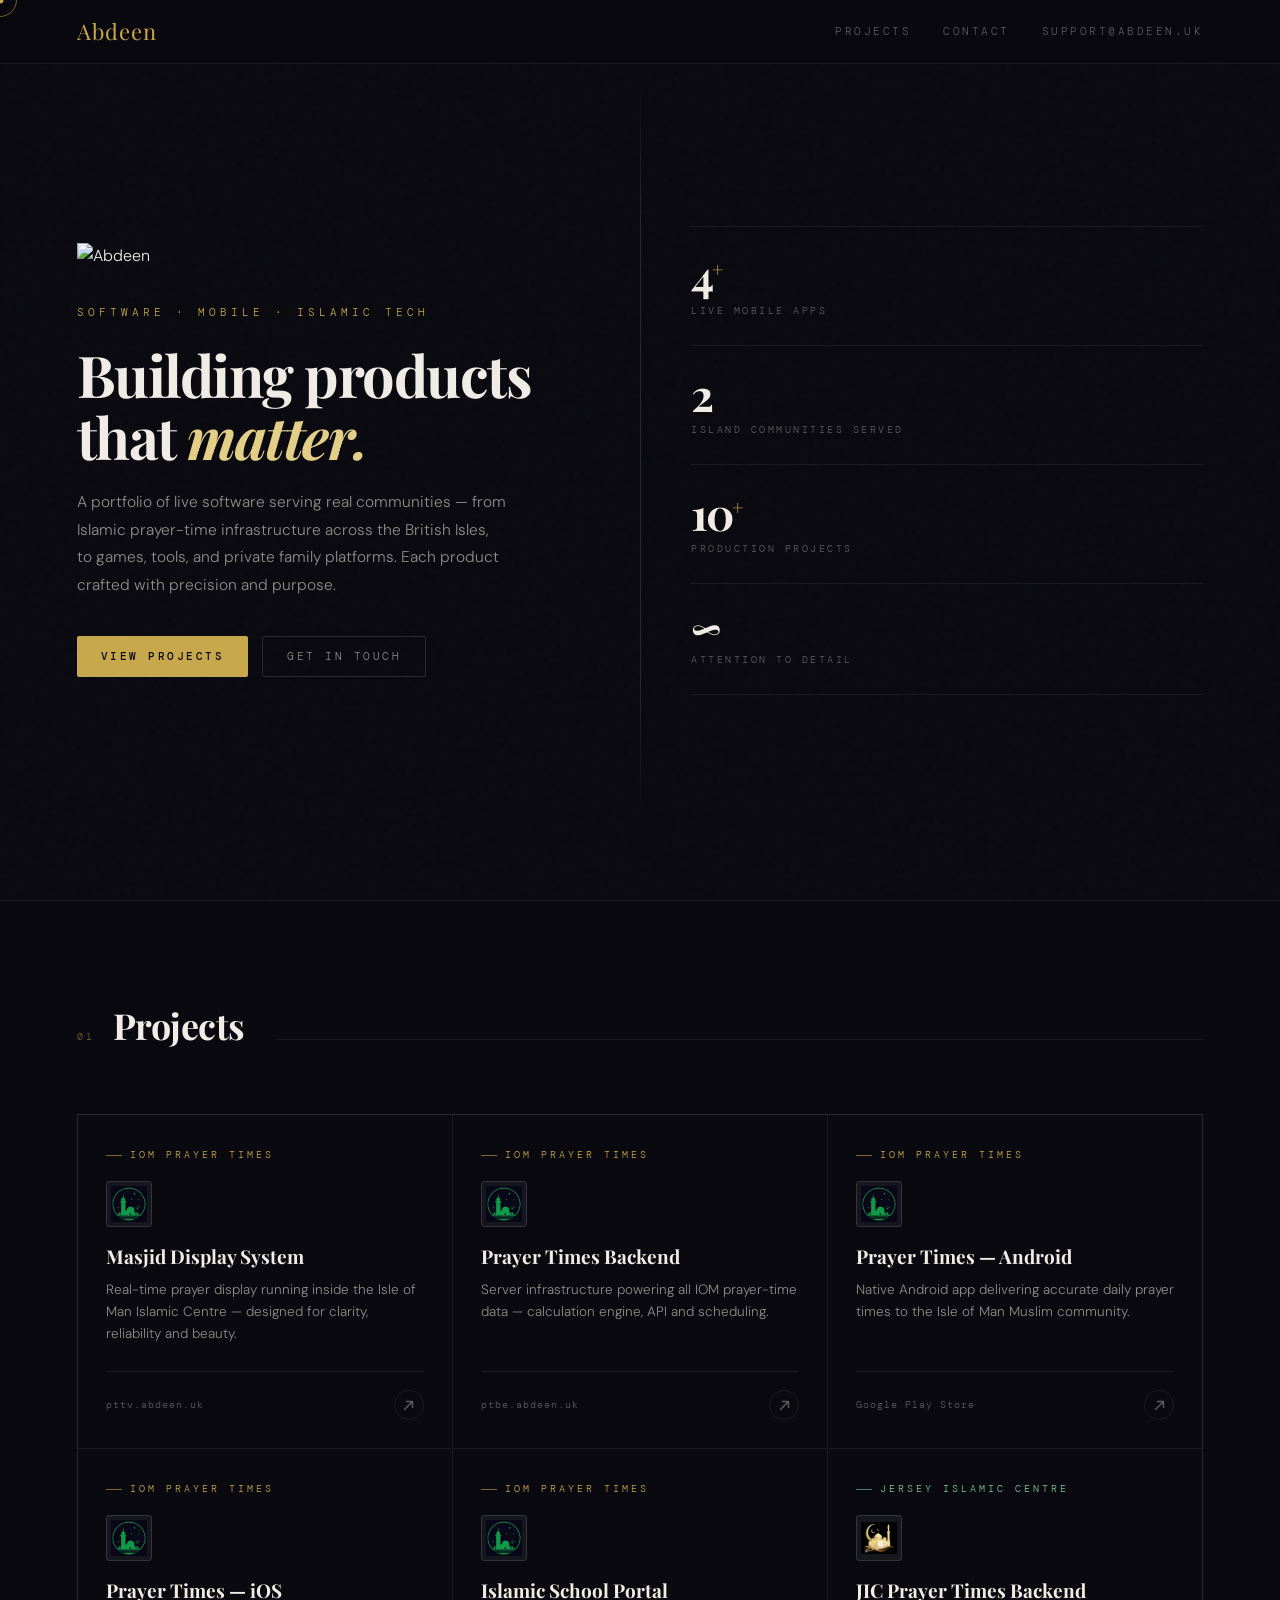
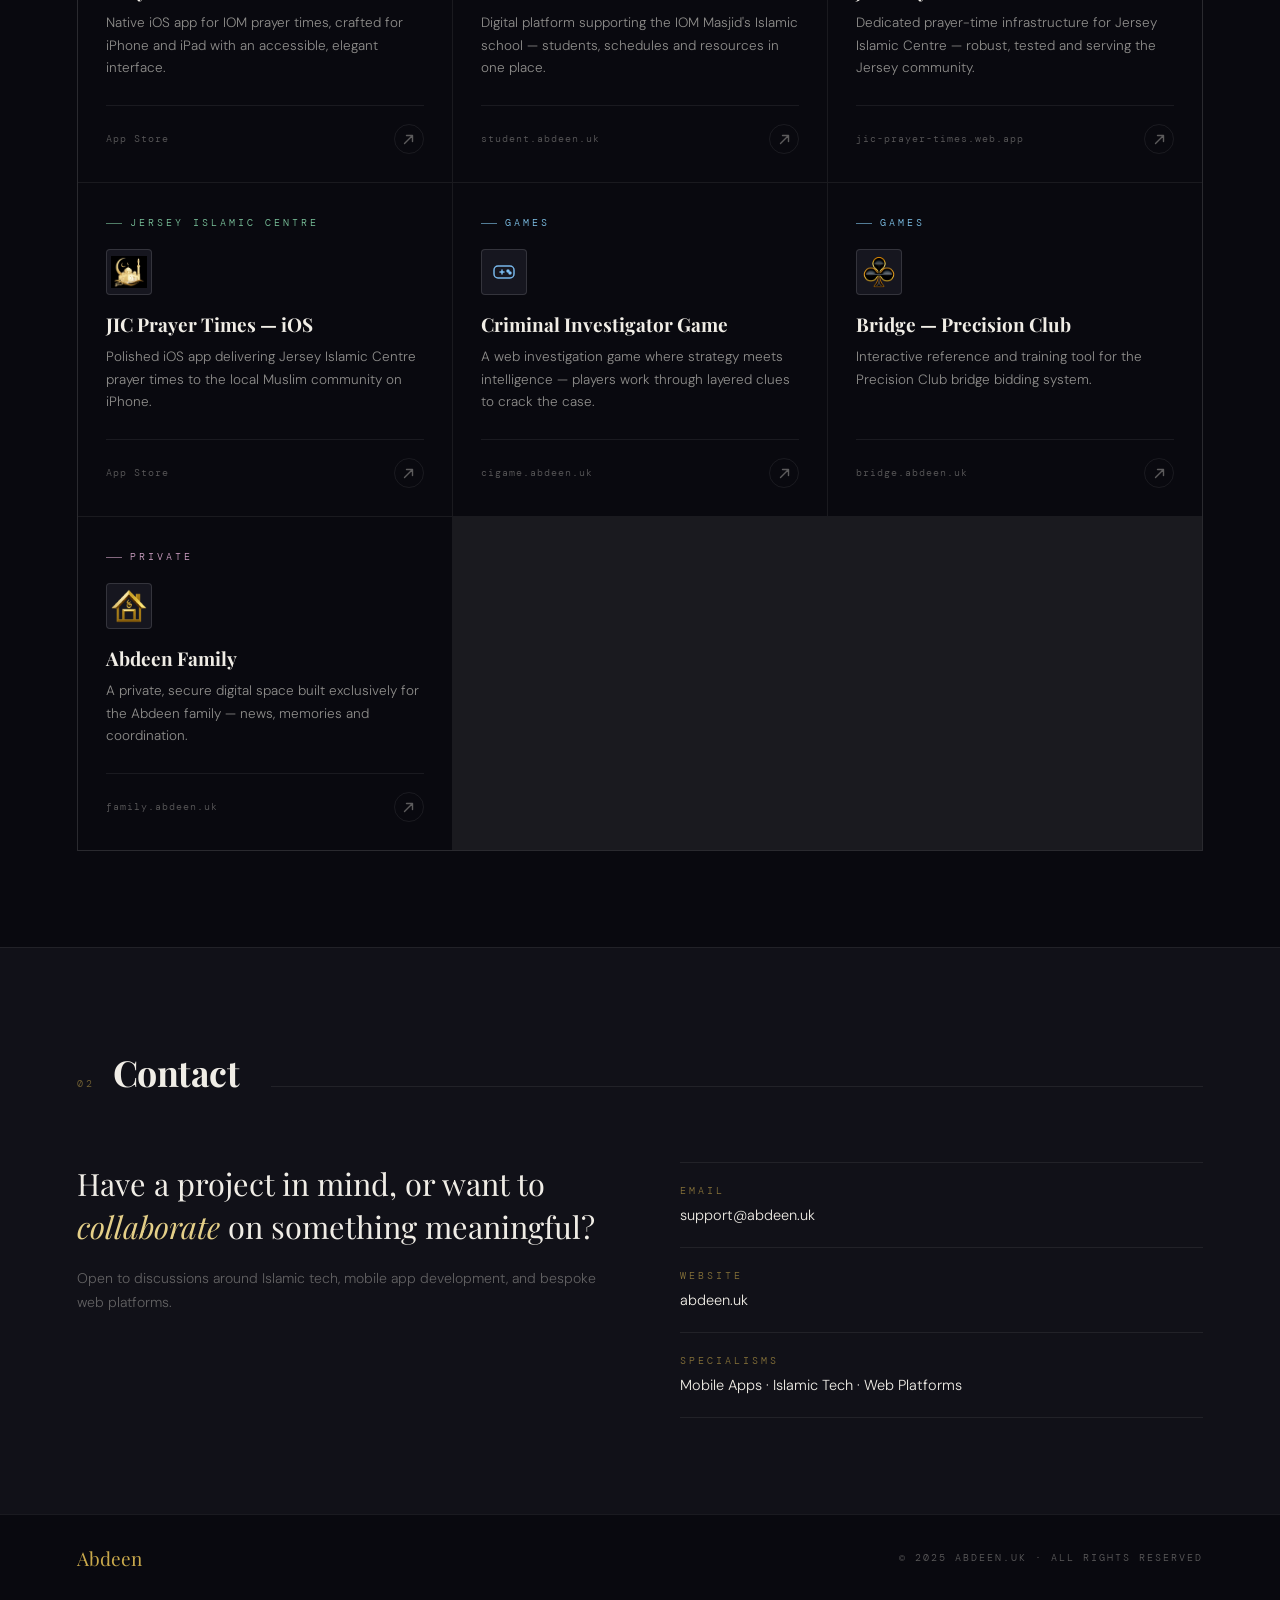
==== commit 7ad23d30: "Use abdeen-uk.png as site logomark and favicon Co-Authored-By: Claude Sonnet 4.6 <noreply@anthropic." ====
--- a/index.html
+++ b/index.html
@@ -14,6 +14,7 @@
 
   <!-- Styles -->
   <link rel="stylesheet" href="css/styles.css">
+  <link rel="icon" type="image/png" href="assets/images/abdeen-uk.png">
 </head>
 <body>
 
@@ -39,21 +40,7 @@
 
       <!-- Logomark -->
       <div class="hero-logomark">
-        <svg width="64" height="64" viewBox="0 0 64 64" fill="none"
-             xmlns="http://www.w3.org/2000/svg" aria-hidden="true">
-          <!-- Outer ring -->
-          <circle cx="32" cy="32" r="30" stroke="#c8a84b" stroke-width="1.2" opacity="0.5"/>
-          <!-- Inner geometric -->
-          <polygon points="32,10 52,50 12,50" stroke="#c8a84b" stroke-width="1.4"
-                   fill="none" opacity="0.8"/>
-          <circle cx="32" cy="32" r="7" fill="#c8a84b" opacity="0.15"/>
-          <circle cx="32" cy="32" r="3" fill="#c8a84b" opacity="0.9"/>
-          <!-- Tick marks -->
-          <line x1="32" y1="2"  x2="32" y2="8"  stroke="#c8a84b" stroke-width="1.5" opacity="0.6"/>
-          <line x1="32" y1="56" x2="32" y2="62" stroke="#c8a84b" stroke-width="1.5" opacity="0.6"/>
-          <line x1="2"  y1="32" x2="8"  y2="32" stroke="#c8a84b" stroke-width="1.5" opacity="0.6"/>
-          <line x1="56" y1="32" x2="62" y2="32" stroke="#c8a84b" stroke-width="1.5" opacity="0.6"/>
-        </svg>
+        <img src="assets/images/abdeen-uk.png" alt="Abdeen" width="64" height="64">
       </div>
 
       <p class="hero-eyebrow">Software · Mobile · Islamic Tech</p>
--- a/css/styles.css
+++ b/css/styles.css
@@ -96,7 +96,7 @@
   display: flex;
   align-items: center;
   justify-content: space-between;
-  padding: 0 6vw;
+  padding: 0 max(6vw, calc((100% - 1280px) / 2));
   height: 64px;
   background: rgba(9, 9, 15, 0.82);
   backdrop-filter: blur(16px);
@@ -138,7 +138,7 @@
   display: grid;
   grid-template-columns: 1fr 1fr;
   align-items: center;
-  padding: 100px 6vw 80px;
+  padding: 100px max(6vw, calc((100% - 1280px) / 2)) 80px;
   gap: 8vw;
   position: relative;
 }
@@ -295,7 +295,7 @@
 /* ── Section Base ───────────────────────── */
 section {
   position: relative;
-  padding: 96px 6vw;
+  padding: 96px max(6vw, calc((100% - 1280px) / 2));
 }
 
 section + section {
@@ -548,7 +548,7 @@
 
 /* ── Footer ─────────────────────────────── */
 footer {
-  padding: 28px 6vw;
+  padding: 28px max(6vw, calc((100% - 1280px) / 2));
   border-top: 1px solid var(--border);
   display: flex;
   align-items: center;
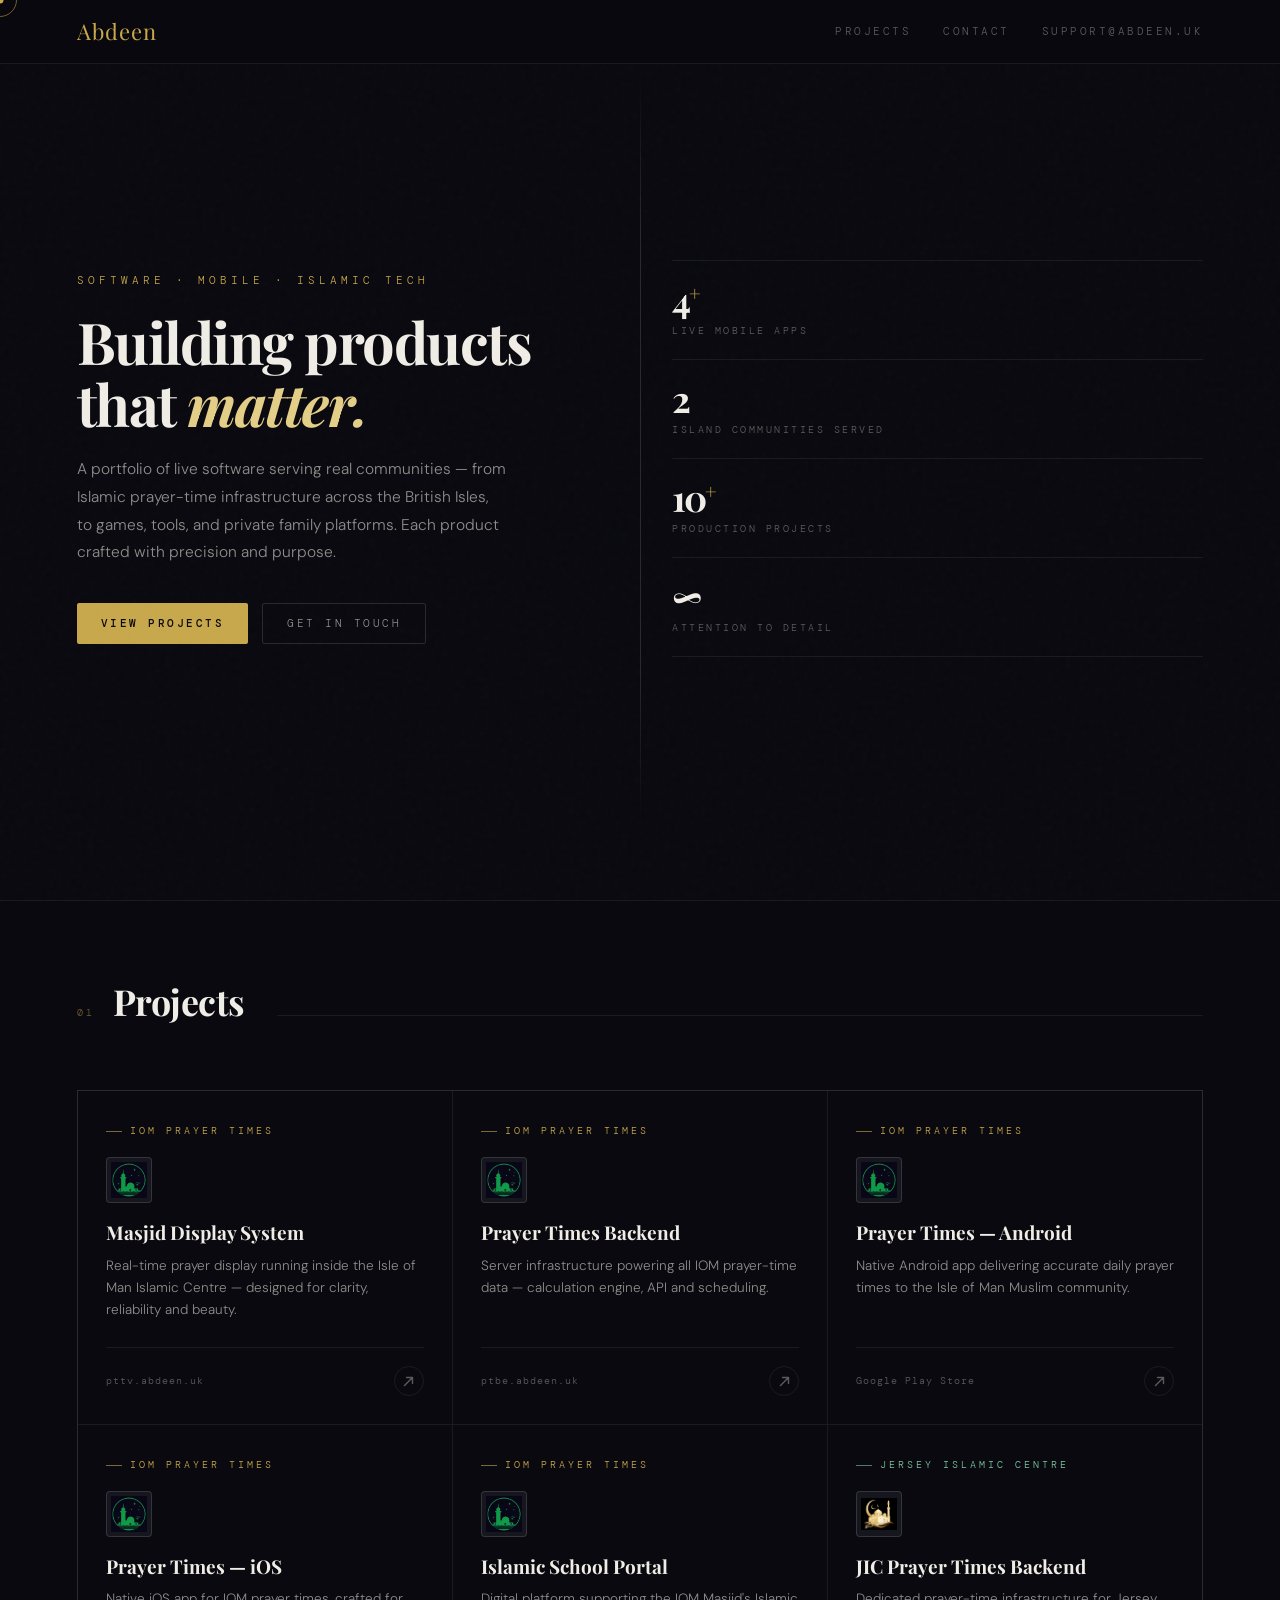
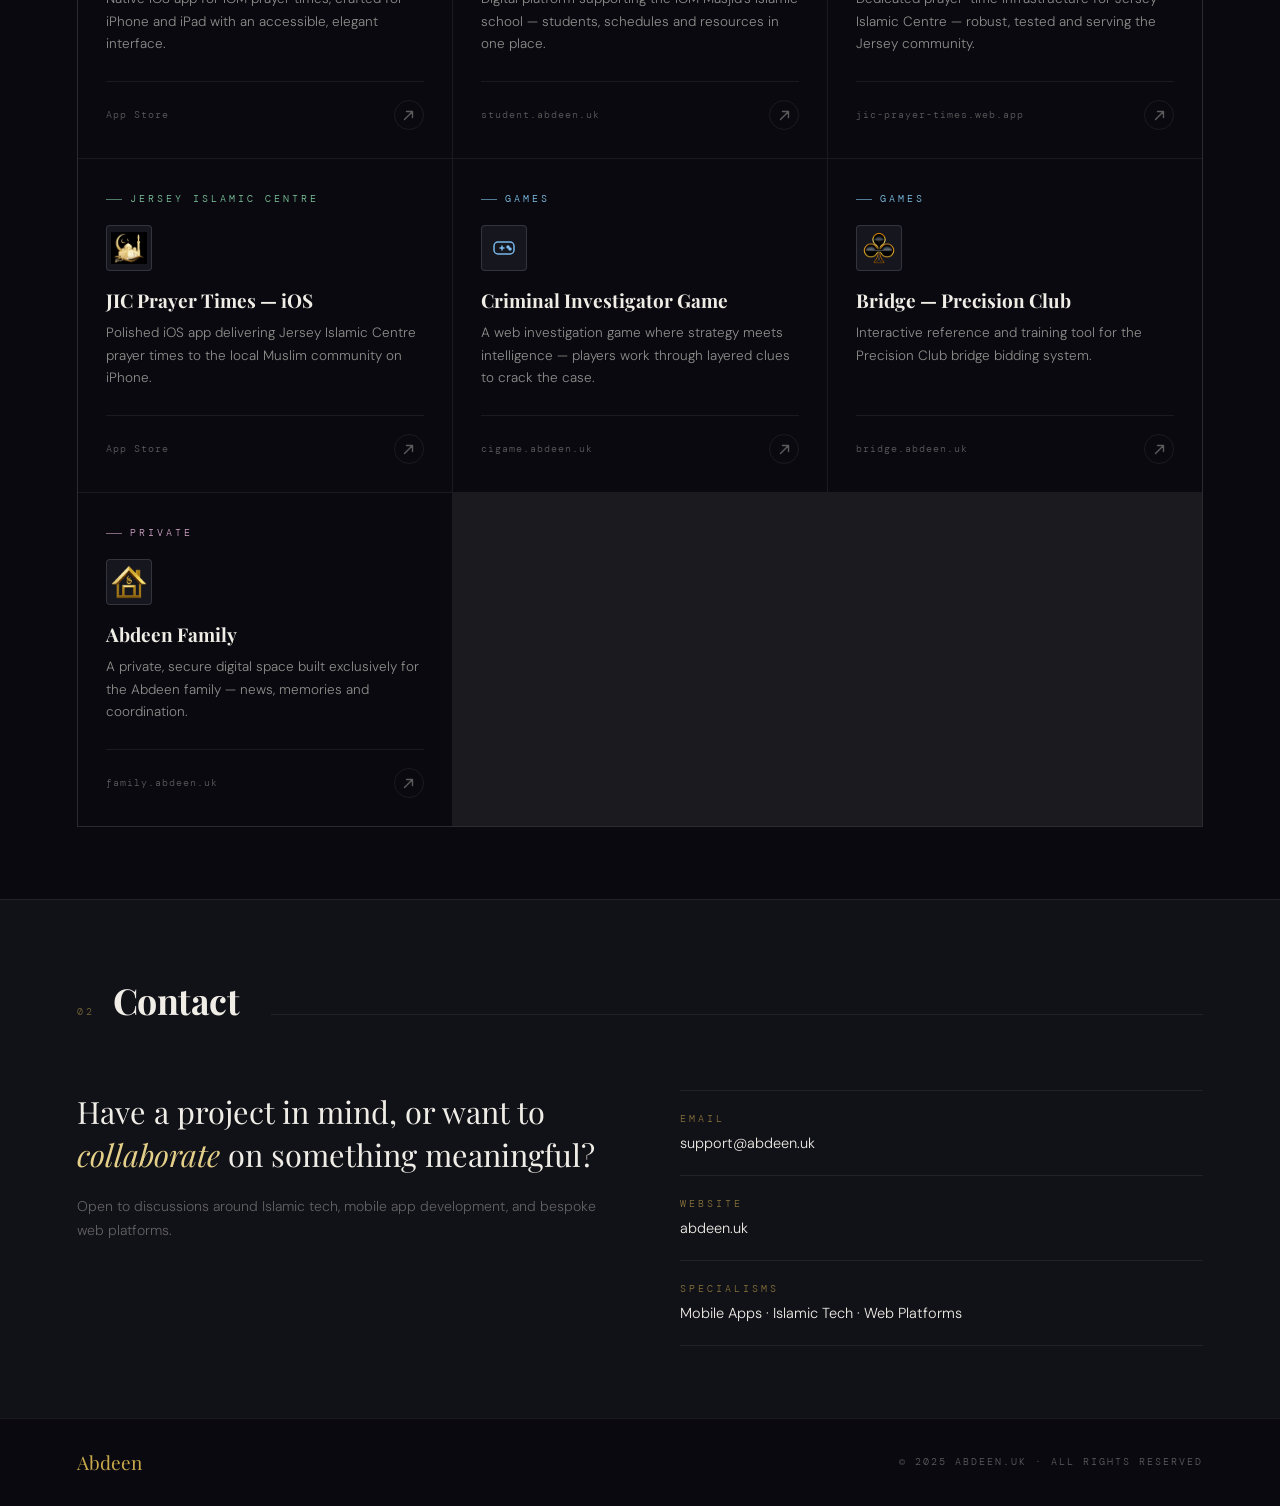
==== commit 463680c5: "Remove hero logomark; tighten desktop spacing Remove the on-page icon (favicon only). Add a min-widt" ====
--- a/index.html
+++ b/index.html
@@ -37,11 +37,6 @@
     <div class="hero-vline"></div>
 
     <div class="hero-left">
-
-      <!-- Logomark -->
-      <div class="hero-logomark">
-        <img src="assets/images/abdeen-uk.png" alt="Abdeen" width="64" height="64">
-      </div>
 
       <p class="hero-eyebrow">Software · Mobile · Islamic Tech</p>
 
--- a/css/styles.css
+++ b/css/styles.css
@@ -158,13 +158,6 @@
   );
 }
 
-/* Logomark */
-.hero-logomark {
-  margin-bottom: 36px;
-  opacity: 0;
-  animation: fadeUp 0.8s 0.1s ease forwards;
-}
-
 /* Eyebrow text */
 .hero-eyebrow {
   font-family: 'DM Mono', monospace;
@@ -594,6 +587,27 @@
 }
 
 /* ── Responsive ─────────────────────────── */
+@media (min-width: 1024px) {
+  #hero {
+    gap: 64px;
+    padding-top: 80px;
+    padding-bottom: 64px;
+  }
+
+  section {
+    padding-top: 72px;
+    padding-bottom: 72px;
+  }
+
+  .stat-num {
+    font-size: 36px;
+  }
+
+  .stat-item {
+    padding: 20px 0;
+  }
+}
+
 @media (max-width: 768px) {
   #hero {
     grid-template-columns: 1fr;
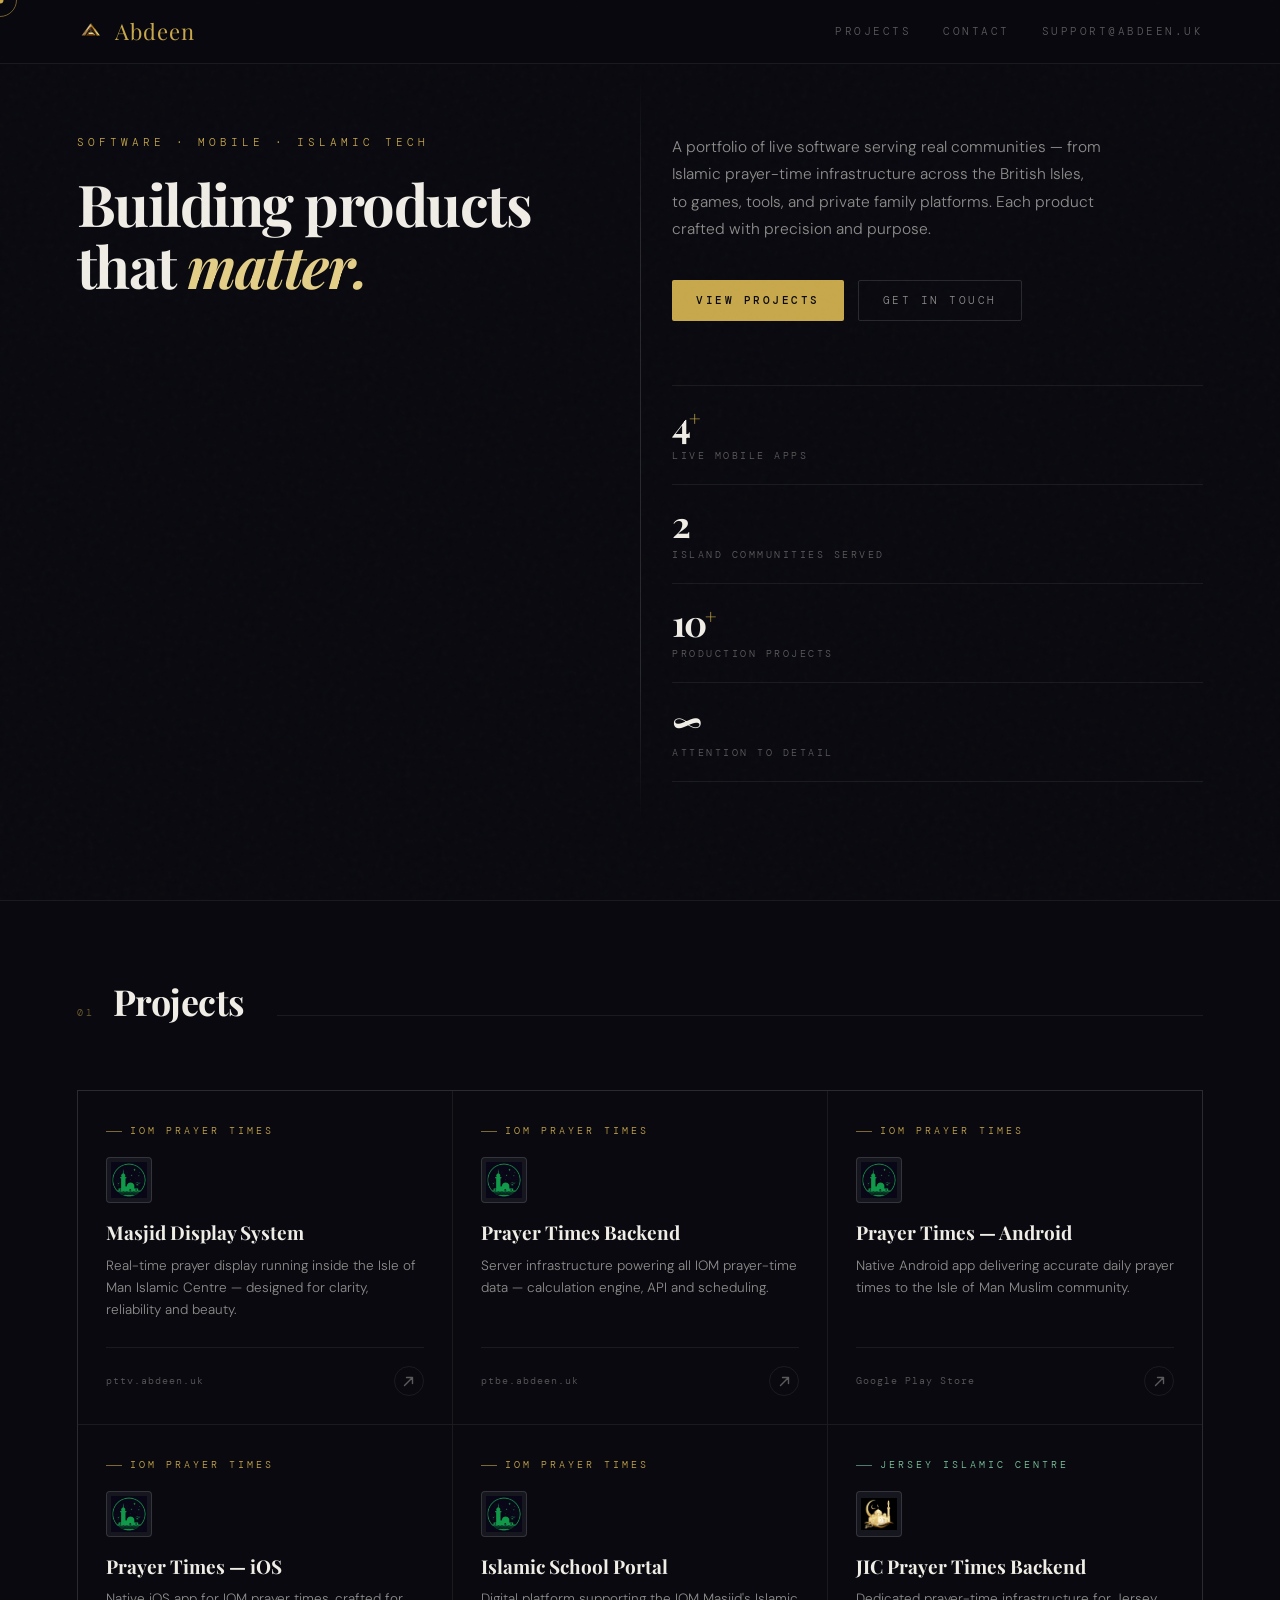
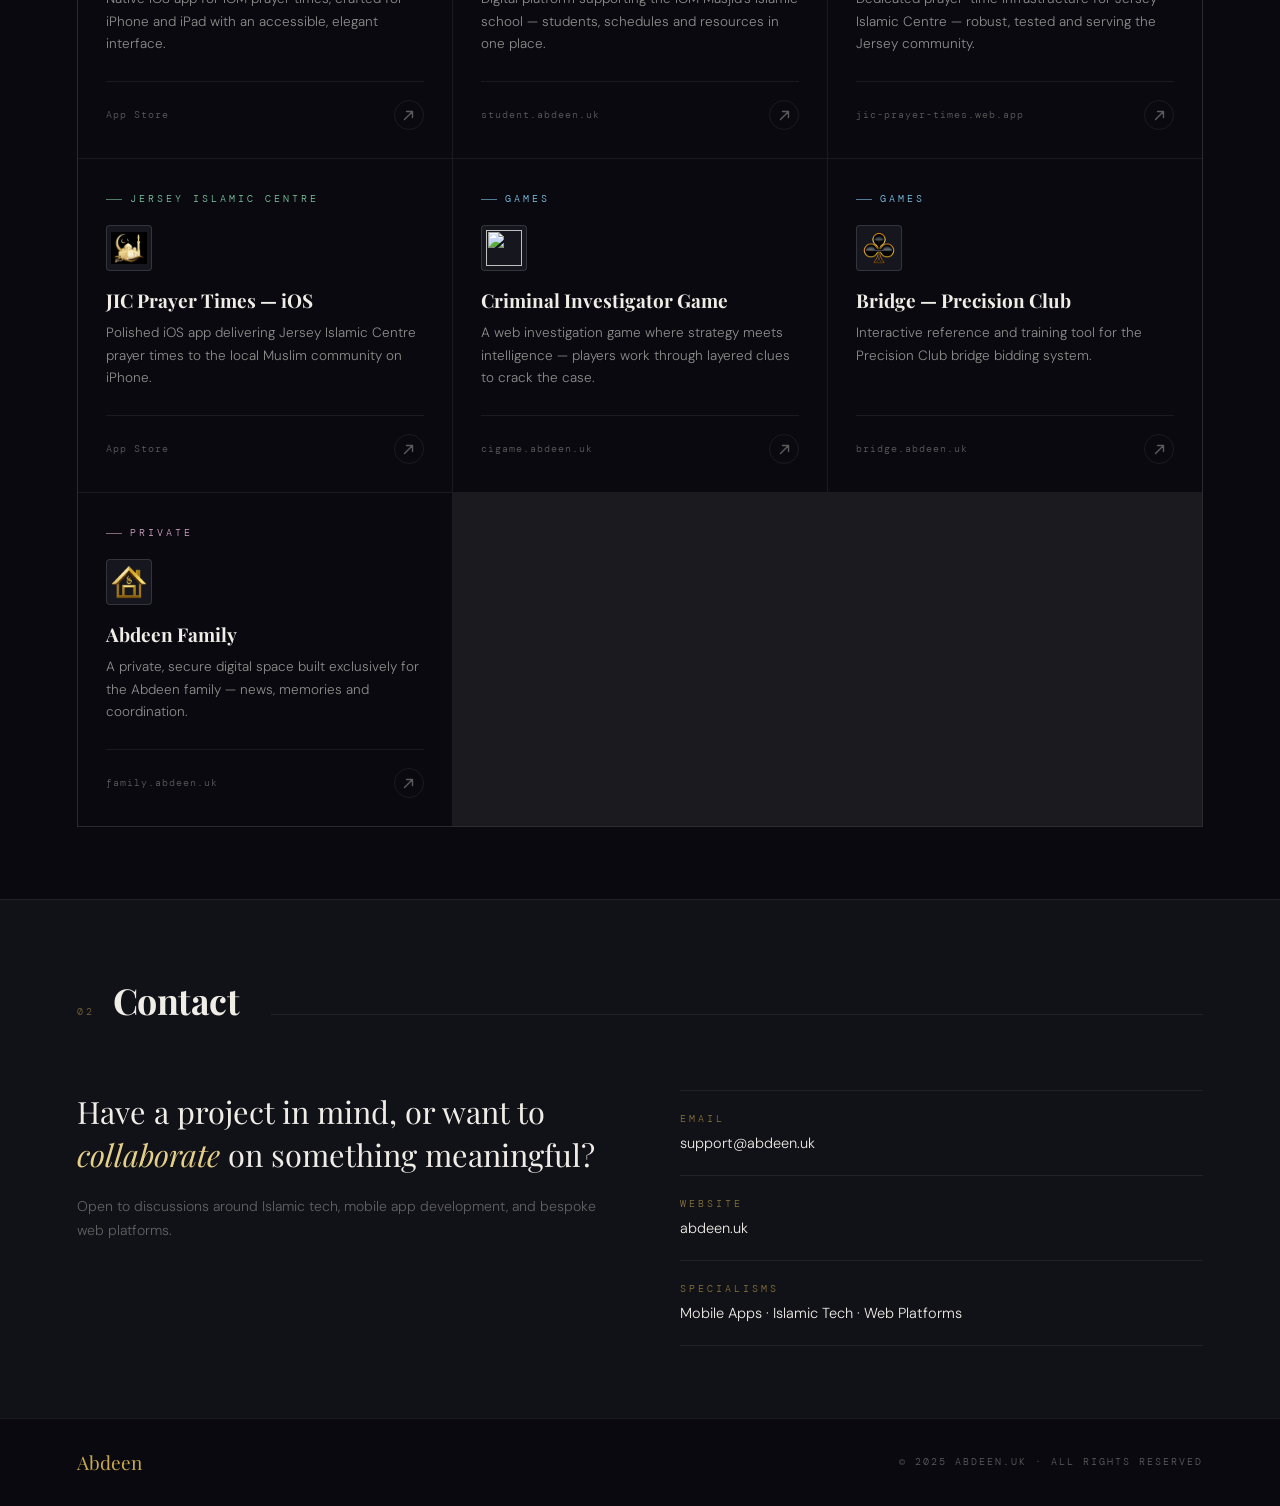
==== commit d558e43a: "Use cigame.png, add nav icon, restructure hero to two columns on desktop - Replace SVG placeholder w" ====
--- a/index.html
+++ b/index.html
@@ -24,7 +24,10 @@
 
   <!-- ══ Navigation ════════════════════════ -->
   <nav>
-    <a class="nav-logo" href="#">Abdeen</a>
+    <a class="nav-logo" href="#">
+      <img src="assets/images/abdeen-uk.png" alt="" class="nav-icon">
+      Abdeen
+    </a>
     <div class="nav-links">
       <a href="#projects">Projects</a>
       <a href="#contact-section">Contact</a>
@@ -44,6 +47,11 @@
         Building products<br>that <em>matter.</em>
       </h1>
 
+    </div><!-- /hero-left -->
+
+    <!-- Right panel: sub + CTAs + stats -->
+    <div class="hero-right">
+
       <p class="hero-sub">
         A portfolio of live software serving real communities — from Islamic
         prayer-time infrastructure across the British Isles, to games, tools,
@@ -55,9 +63,10 @@
         <a href="#projects" class="btn btn-primary">View Projects</a>
         <a href="mailto:support@abdeen.uk" class="btn btn-ghost">Get in Touch</a>
       </div>
-    </div><!-- /hero-left -->
 
-    <!-- Stats panel -->
+    </div><!-- /hero-right -->
+
+    <!-- Stats panel (desktop: below hero-right; mobile: own row) -->
     <div class="hero-stats">
       <div class="stat-item">
         <div class="stat-num">4<sup>+</sup></div>
--- a/css/styles.css
+++ b/css/styles.css
@@ -110,6 +110,16 @@
   letter-spacing: 1px;
   text-decoration: none;
   cursor: none;
+  display: flex;
+  align-items: center;
+  gap: 10px;
+}
+
+.nav-icon {
+  width: 28px;
+  height: 28px;
+  object-fit: contain;
+  border-radius: 4px;
 }
 
 .nav-links {
@@ -137,10 +147,30 @@
   min-height: 100vh;
   display: grid;
   grid-template-columns: 1fr 1fr;
-  align-items: center;
+  grid-template-rows: auto auto;
+  align-items: start;
+  align-content: center;
   padding: 100px max(6vw, calc((100% - 1280px) / 2)) 80px;
-  gap: 8vw;
+  gap: 48px 64px;
   position: relative;
+}
+
+.hero-left {
+  grid-column: 1;
+  grid-row: 1;
+}
+
+.hero-right {
+  grid-column: 2;
+  grid-row: 1;
+  display: flex;
+  flex-direction: column;
+  justify-content: center;
+}
+
+.hero-stats {
+  grid-column: 2;
+  grid-row: 2;
 }
 
 .hero-vline {
@@ -188,7 +218,7 @@
 
 /* Sub-heading */
 .hero-sub {
-  margin-top: 22px;
+  margin-top: 0;
   max-width: 430px;
   font-size: 15.5px;
   line-height: 1.78;
@@ -611,8 +641,21 @@
 @media (max-width: 768px) {
   #hero {
     grid-template-columns: 1fr;
+    grid-template-rows: auto;
     padding: 90px 6vw 60px;
-    gap: 50px;
+    gap: 32px;
+  }
+
+  .hero-left,
+  .hero-right,
+  .hero-stats {
+    grid-column: 1;
+    grid-row: auto;
+  }
+
+  .hero-sub {
+    margin-top: 0;
+    max-width: 100%;
   }
 
   .hero-vline {
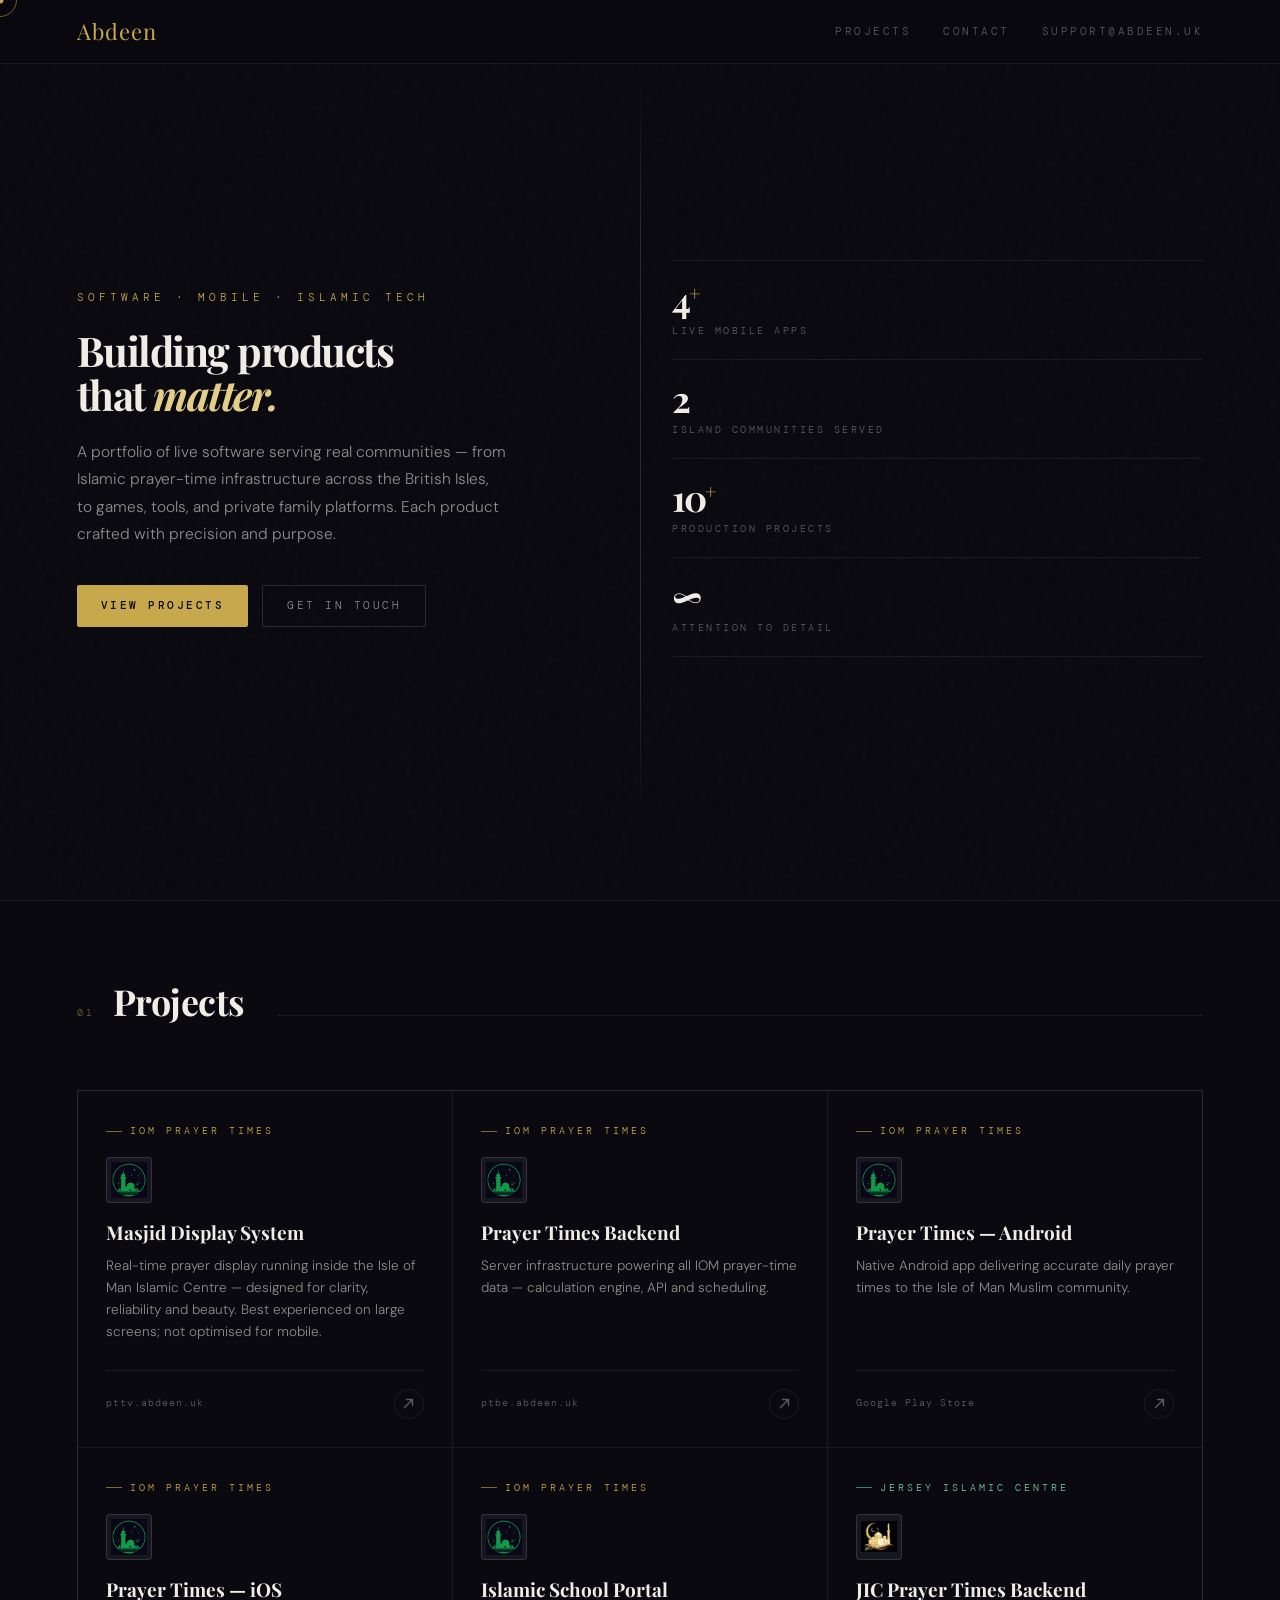
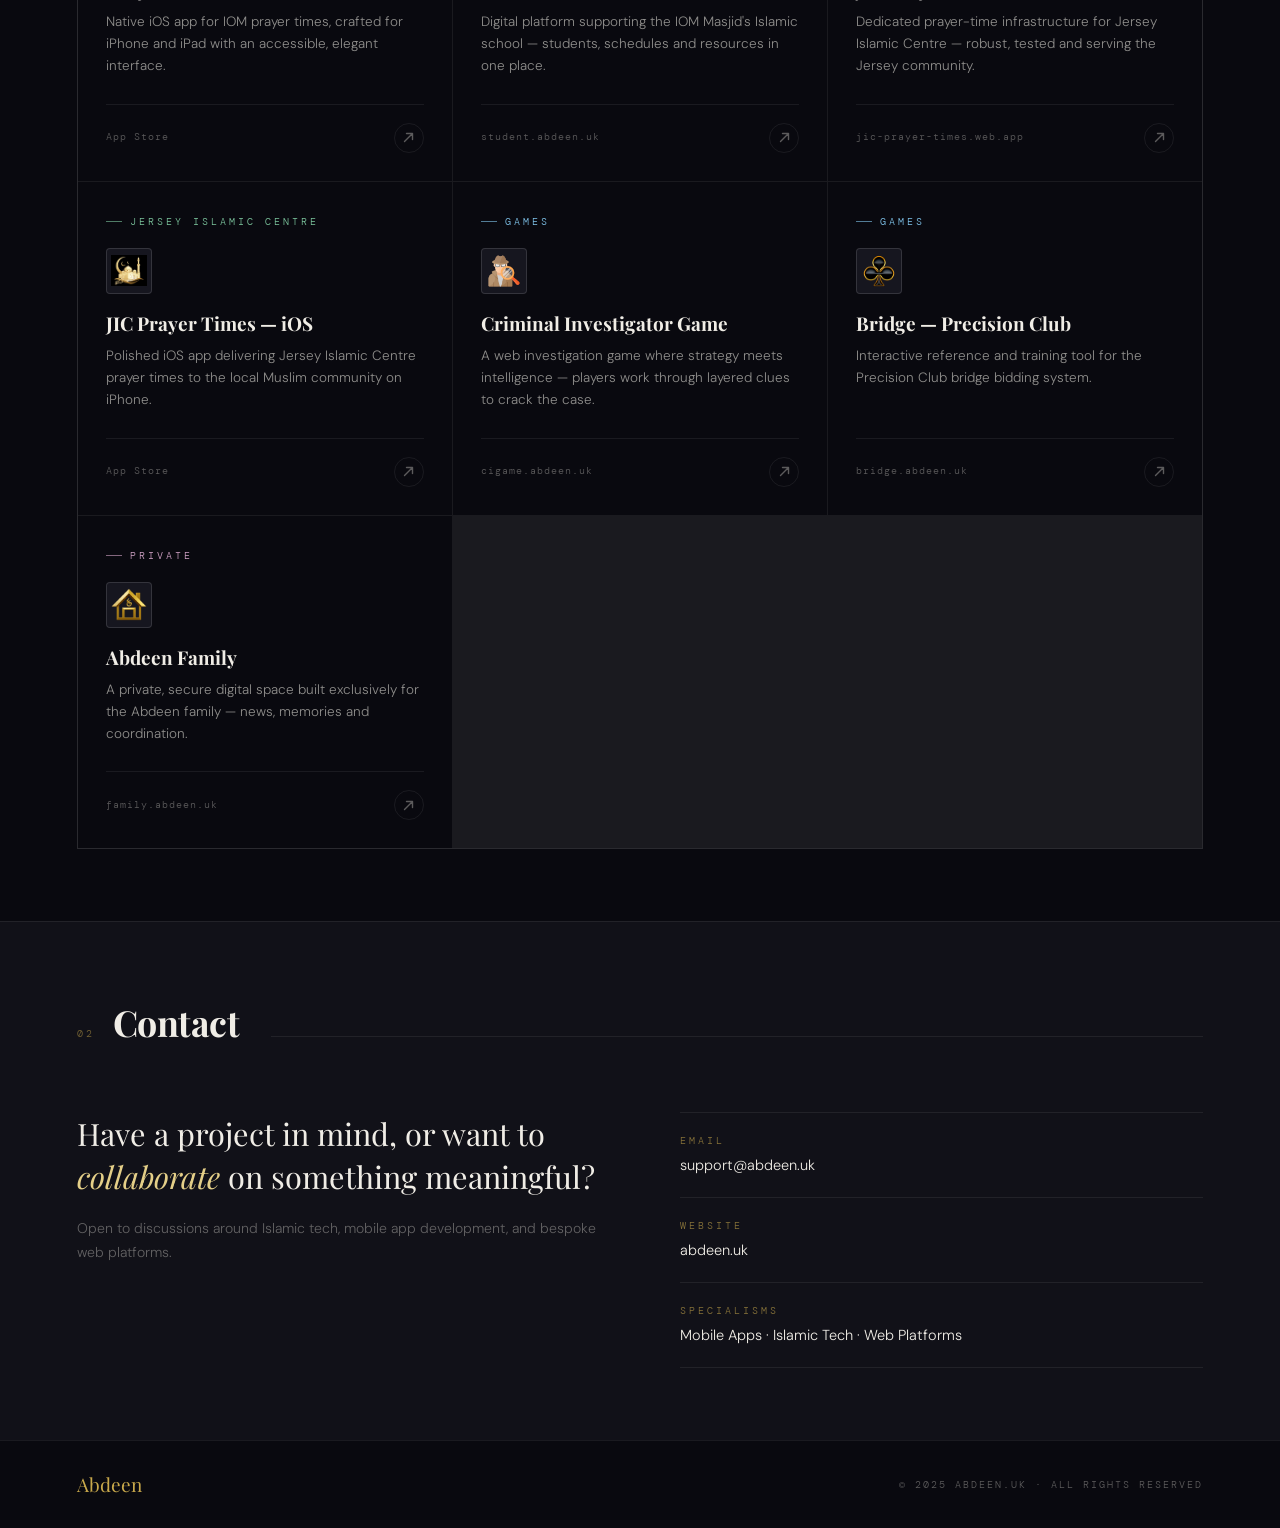
==== commit c13f5aa4: "Fix desktop layout, remove nav icon, update pttv description - Remove icon from nav logo (clean word" ====
--- a/index.html
+++ b/index.html
@@ -24,10 +24,7 @@
 
   <!-- ══ Navigation ════════════════════════ -->
   <nav>
-    <a class="nav-logo" href="#">
-      <img src="assets/images/abdeen-uk.png" alt="" class="nav-icon">
-      Abdeen
-    </a>
+    <a class="nav-logo" href="#">Abdeen</a>
     <div class="nav-links">
       <a href="#projects">Projects</a>
       <a href="#contact-section">Contact</a>
@@ -47,11 +44,6 @@
         Building products<br>that <em>matter.</em>
       </h1>
 
-    </div><!-- /hero-left -->
-
-    <!-- Right panel: sub + CTAs + stats -->
-    <div class="hero-right">
-
       <p class="hero-sub">
         A portfolio of live software serving real communities — from Islamic
         prayer-time infrastructure across the British Isles, to games, tools,
@@ -64,9 +56,9 @@
         <a href="mailto:support@abdeen.uk" class="btn btn-ghost">Get in Touch</a>
       </div>
 
-    </div><!-- /hero-right -->
+    </div><!-- /hero-left -->
 
-    <!-- Stats panel (desktop: below hero-right; mobile: own row) -->
+    <!-- Stats panel -->
     <div class="hero-stats">
       <div class="stat-item">
         <div class="stat-num">4<sup>+</sup></div>
--- a/css/styles.css
+++ b/css/styles.css
@@ -110,16 +110,6 @@
   letter-spacing: 1px;
   text-decoration: none;
   cursor: none;
-  display: flex;
-  align-items: center;
-  gap: 10px;
-}
-
-.nav-icon {
-  width: 28px;
-  height: 28px;
-  object-fit: contain;
-  border-radius: 4px;
 }
 
 .nav-links {
@@ -147,30 +137,10 @@
   min-height: 100vh;
   display: grid;
   grid-template-columns: 1fr 1fr;
-  grid-template-rows: auto auto;
-  align-items: start;
-  align-content: center;
+  align-items: center;
   padding: 100px max(6vw, calc((100% - 1280px) / 2)) 80px;
-  gap: 48px 64px;
+  gap: 64px;
   position: relative;
-}
-
-.hero-left {
-  grid-column: 1;
-  grid-row: 1;
-}
-
-.hero-right {
-  grid-column: 2;
-  grid-row: 1;
-  display: flex;
-  flex-direction: column;
-  justify-content: center;
-}
-
-.hero-stats {
-  grid-column: 2;
-  grid-row: 2;
 }
 
 .hero-vline {
@@ -204,7 +174,7 @@
 h1.hero-title {
   font-family: 'Playfair Display', serif;
   font-weight: 700;
-  font-size: clamp(38px, 4.5vw, 68px);
+  font-size: clamp(38px, 3.2vw, 52px);
   line-height: 1.07;
   letter-spacing: -1.5px;
   opacity: 0;
@@ -218,7 +188,7 @@
 
 /* Sub-heading */
 .hero-sub {
-  margin-top: 0;
+  margin-top: 22px;
   max-width: 430px;
   font-size: 15.5px;
   line-height: 1.78;
@@ -641,21 +611,8 @@
 @media (max-width: 768px) {
   #hero {
     grid-template-columns: 1fr;
-    grid-template-rows: auto;
     padding: 90px 6vw 60px;
-    gap: 32px;
-  }
-
-  .hero-left,
-  .hero-right,
-  .hero-stats {
-    grid-column: 1;
-    grid-row: auto;
-  }
-
-  .hero-sub {
-    margin-top: 0;
-    max-width: 100%;
+    gap: 50px;
   }
 
   .hero-vline {
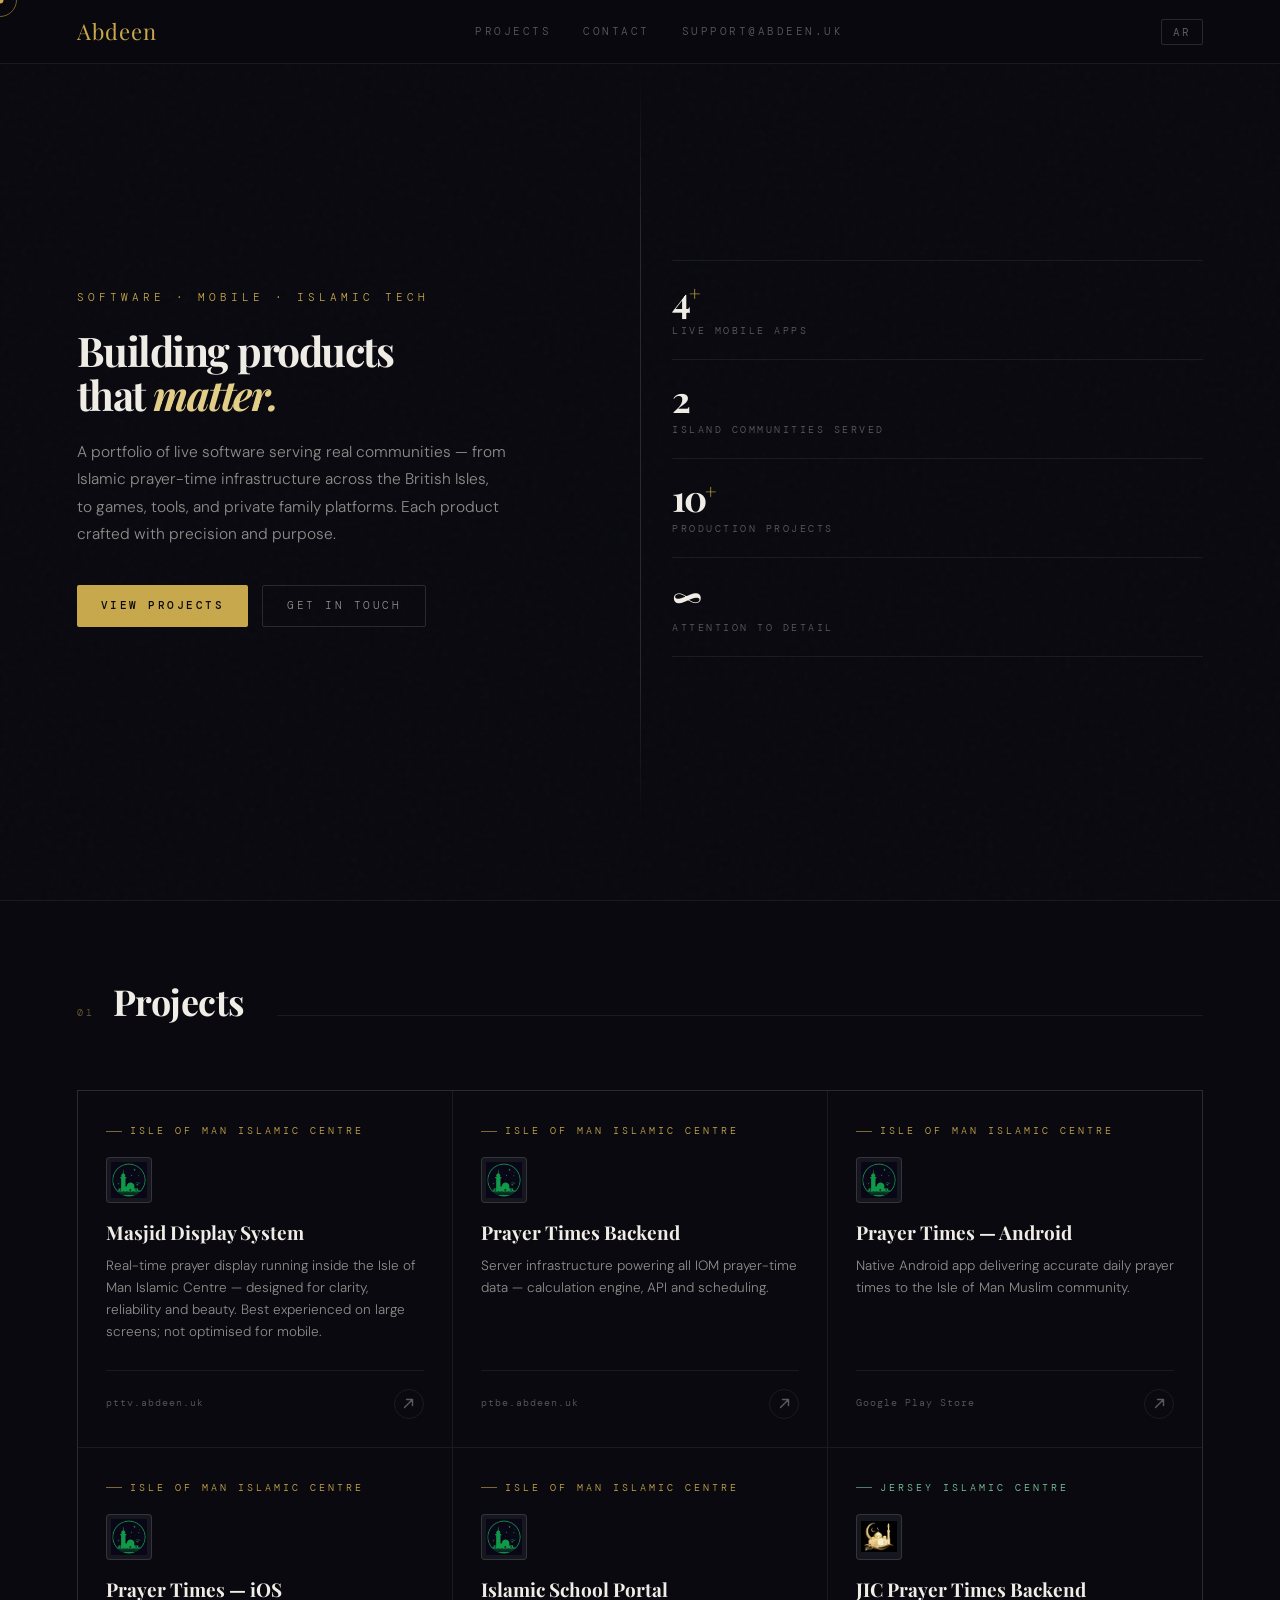
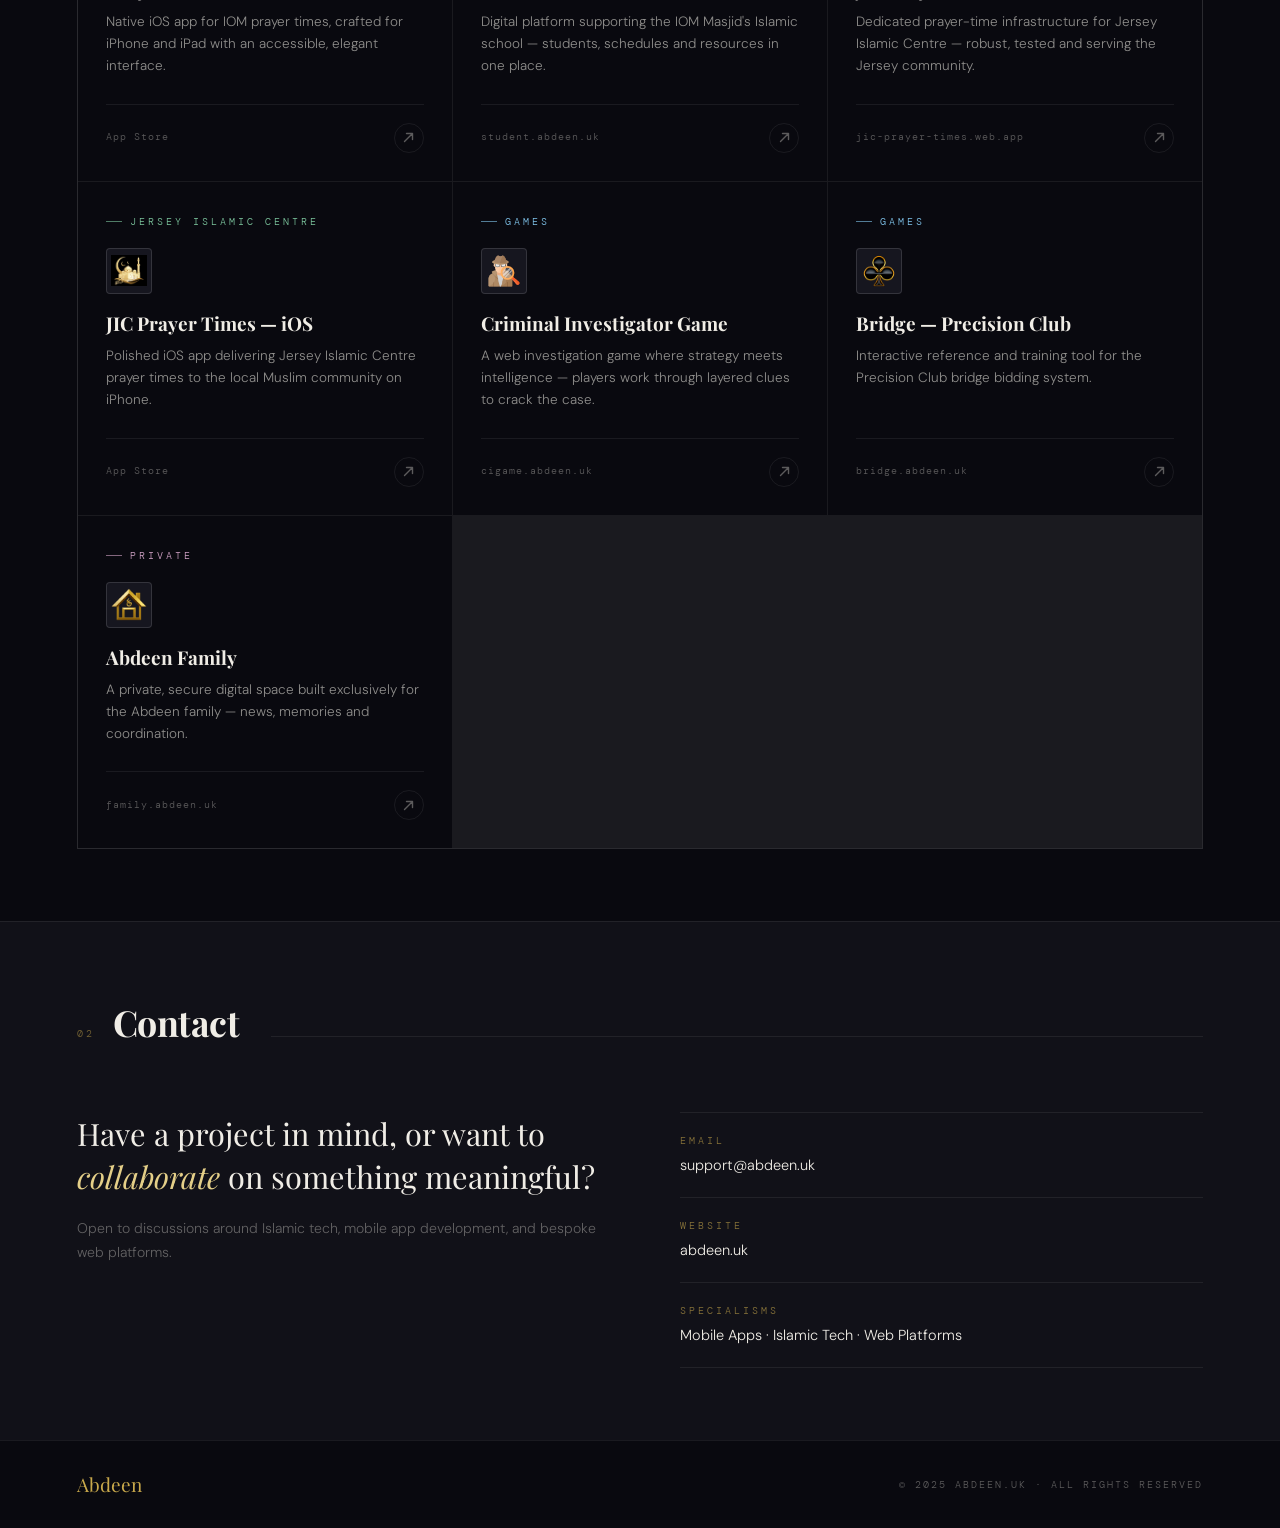
==== commit 38ef8054: "Add i18n support and RTL styles Introduce bilingual English/Arabic support: add js/i18n.js with tran" ====
--- a/index.html
+++ b/index.html
@@ -1,5 +1,5 @@
 <!DOCTYPE html>
-<html lang="en">
+<html lang="en" dir="ltr">
 <head>
   <meta charset="UTF-8">
   <meta name="viewport" content="width=device-width, initial-scale=1.0">
@@ -8,7 +8,7 @@
   <!-- Fonts -->
   <link rel="preconnect" href="https://fonts.googleapis.com">
   <link
-    href="https://fonts.googleapis.com/css2?family=Playfair+Display:ital,wght@0,400;0,700;1,400&family=DM+Sans:wght@300;400;500&family=DM+Mono:wght@400;500&display=swap"
+    href="https://fonts.googleapis.com/css2?family=Playfair+Display:ital,wght@0,400;0,700;1,400&family=DM+Sans:wght@300;400;500&family=DM+Mono:wght@400;500&family=Cairo:wght@300;400;500;600;700&display=swap"
     rel="stylesheet"
   >
 
@@ -26,10 +26,11 @@
   <nav>
     <a class="nav-logo" href="#">Abdeen</a>
     <div class="nav-links">
-      <a href="#projects">Projects</a>
-      <a href="#contact-section">Contact</a>
+      <a href="#projects" data-i18n="nav.projects">Projects</a>
+      <a href="#contact-section" data-i18n="nav.contact">Contact</a>
       <a href="mailto:support@abdeen.uk">support@abdeen.uk</a>
     </div>
+    <button class="lang-toggle" id="lang-toggle">AR</button>
   </nav>
 
   <!-- ══ Hero ══════════════════════════════ -->
@@ -38,13 +39,13 @@
 
     <div class="hero-left">
 
-      <p class="hero-eyebrow">Software · Mobile · Islamic Tech</p>
+      <p class="hero-eyebrow" data-i18n="hero.eyebrow">Software · Mobile · Islamic Tech</p>
 
-      <h1 class="hero-title">
+      <h1 class="hero-title" data-i18n-html="hero.title">
         Building products<br>that <em>matter.</em>
       </h1>
 
-      <p class="hero-sub">
+      <p class="hero-sub" data-i18n="hero.sub">
         A portfolio of live software serving real communities — from Islamic
         prayer-time infrastructure across the British Isles, to games, tools,
         and private family platforms. Each product crafted with precision and
@@ -52,8 +53,8 @@
       </p>
 
       <div class="hero-ctas">
-        <a href="#projects" class="btn btn-primary">View Projects</a>
-        <a href="mailto:support@abdeen.uk" class="btn btn-ghost">Get in Touch</a>
+        <a href="#projects" class="btn btn-primary" data-i18n="hero.cta.primary">View Projects</a>
+        <a href="mailto:support@abdeen.uk" class="btn btn-ghost" data-i18n="hero.cta.ghost">Get in Touch</a>
       </div>
 
     </div><!-- /hero-left -->
@@ -62,19 +63,19 @@
     <div class="hero-stats">
       <div class="stat-item">
         <div class="stat-num">4<sup>+</sup></div>
-        <div class="stat-label">Live mobile apps</div>
+        <div class="stat-label" data-i18n="stat.apps">Live mobile apps</div>
       </div>
       <div class="stat-item">
         <div class="stat-num">2</div>
-        <div class="stat-label">Island communities served</div>
+        <div class="stat-label" data-i18n="stat.communities">Island communities served</div>
       </div>
       <div class="stat-item">
         <div class="stat-num">10<sup>+</sup></div>
-        <div class="stat-label">Production projects</div>
+        <div class="stat-label" data-i18n="stat.projects">Production projects</div>
       </div>
       <div class="stat-item">
         <div class="stat-num" style="font-size:36px;letter-spacing:0">∞</div>
-        <div class="stat-label">Attention to detail</div>
+        <div class="stat-label" data-i18n="stat.detail">Attention to detail</div>
       </div>
     </div><!-- /hero-stats -->
 
@@ -84,7 +85,7 @@
   <section id="projects">
     <div class="sec-hdr reveal">
       <span class="sec-num">01</span>
-      <h2 class="sec-title">Projects</h2>
+      <h2 class="sec-title" data-i18n="sec.projects">Projects</h2>
       <div class="sec-rule"></div>
     </div>
 
@@ -96,17 +97,17 @@
   <section id="contact-section">
     <div class="sec-hdr reveal">
       <span class="sec-num">02</span>
-      <h2 class="sec-title">Contact</h2>
+      <h2 class="sec-title" data-i18n="sec.contact">Contact</h2>
       <div class="sec-rule"></div>
     </div>
 
     <div class="contact-inner">
       <div class="reveal">
-        <div class="contact-tagline">
+        <div class="contact-tagline" data-i18n-html="contact.tagline">
           Have a project in mind, or want to
           <em>collaborate</em> on something meaningful?
         </div>
-        <p class="contact-note">
+        <p class="contact-note" data-i18n="contact.note">
           Open to discussions around Islamic tech, mobile app development, and
           bespoke web platforms.
         </p>
@@ -114,20 +115,20 @@
 
       <div class="contact-rows reveal">
         <div class="contact-row">
-          <div class="contact-lbl">Email</div>
+          <div class="contact-lbl" data-i18n="contact.lbl.email">Email</div>
           <div class="contact-val">
             <a href="mailto:support@abdeen.uk">support@abdeen.uk</a>
           </div>
         </div>
         <div class="contact-row">
-          <div class="contact-lbl">Website</div>
+          <div class="contact-lbl" data-i18n="contact.lbl.website">Website</div>
           <div class="contact-val">
             <a href="https://abdeen.uk" target="_blank" rel="noopener">abdeen.uk</a>
           </div>
         </div>
         <div class="contact-row">
-          <div class="contact-lbl">Specialisms</div>
-          <div class="contact-val">Mobile Apps &middot; Islamic Tech &middot; Web Platforms</div>
+          <div class="contact-lbl" data-i18n="contact.lbl.specialisms">Specialisms</div>
+          <div class="contact-val" data-i18n="contact.val.specialisms">Mobile Apps · Islamic Tech · Web Platforms</div>
         </div>
       </div>
     </div>
@@ -136,7 +137,7 @@
   <!-- ══ Footer ════════════════════════════ -->
   <footer>
     <div class="footer-brand">Abdeen</div>
-    <div class="footer-copy">&copy; 2025 abdeen.uk &middot; All rights reserved</div>
+    <div class="footer-copy" data-i18n="footer.copy">&copy; 2025 abdeen.uk &middot; All rights reserved</div>
   </footer>
 
   <!-- Scripts (ES module so imports work in the browser) -->
--- a/css/styles.css
+++ b/css/styles.css
@@ -586,6 +586,69 @@
   }
 }
 
+/* ── Language Toggle ────────────────────── */
+.lang-toggle {
+  font-family: 'DM Mono', monospace;
+  font-size: 11px;
+  letter-spacing: 2px;
+  text-transform: uppercase;
+  color: var(--muted);
+  background: none;
+  border: 1px solid var(--border2);
+  border-radius: 2px;
+  padding: 5px 11px;
+  cursor: none;
+  transition: color 0.2s, border-color 0.2s;
+  flex-shrink: 0;
+}
+
+.lang-toggle:hover {
+  border-color: var(--gold);
+  color: var(--gold);
+}
+
+/* ── RTL / Arabic overrides ─────────────── */
+[dir="rtl"] body,
+[dir="rtl"] .hero-sub,
+[dir="rtl"] .card-desc,
+[dir="rtl"] .contact-note,
+[dir="rtl"] .contact-val {
+  font-family: 'Cairo', sans-serif;
+}
+
+[dir="rtl"] h1.hero-title,
+[dir="rtl"] .contact-tagline,
+[dir="rtl"] .sec-title,
+[dir="rtl"] .footer-brand,
+[dir="rtl"] .card-title {
+  font-family: 'Cairo', sans-serif;
+  letter-spacing: 0;
+}
+
+[dir="rtl"] .hero-eyebrow,
+[dir="rtl"] .nav-links a,
+[dir="rtl"] .lang-toggle,
+[dir="rtl"] .btn,
+[dir="rtl"] .stat-label,
+[dir="rtl"] .sec-num,
+[dir="rtl"] .card-group,
+[dir="rtl"] .card-url,
+[dir="rtl"] .contact-lbl,
+[dir="rtl"] .footer-copy {
+  font-family: 'Cairo', sans-serif;
+  letter-spacing: 0;
+  text-transform: none;
+}
+
+[dir="rtl"] .sec-rule {
+  margin-left: 0;
+  margin-right: 14px;
+}
+
+[dir="rtl"] .proj-card:hover .card-arrow {
+  transform: translate(-2px, -2px);
+}
+
 /* ── Responsive ─────────────────────────── */
 @media (min-width: 1024px) {
   #hero {
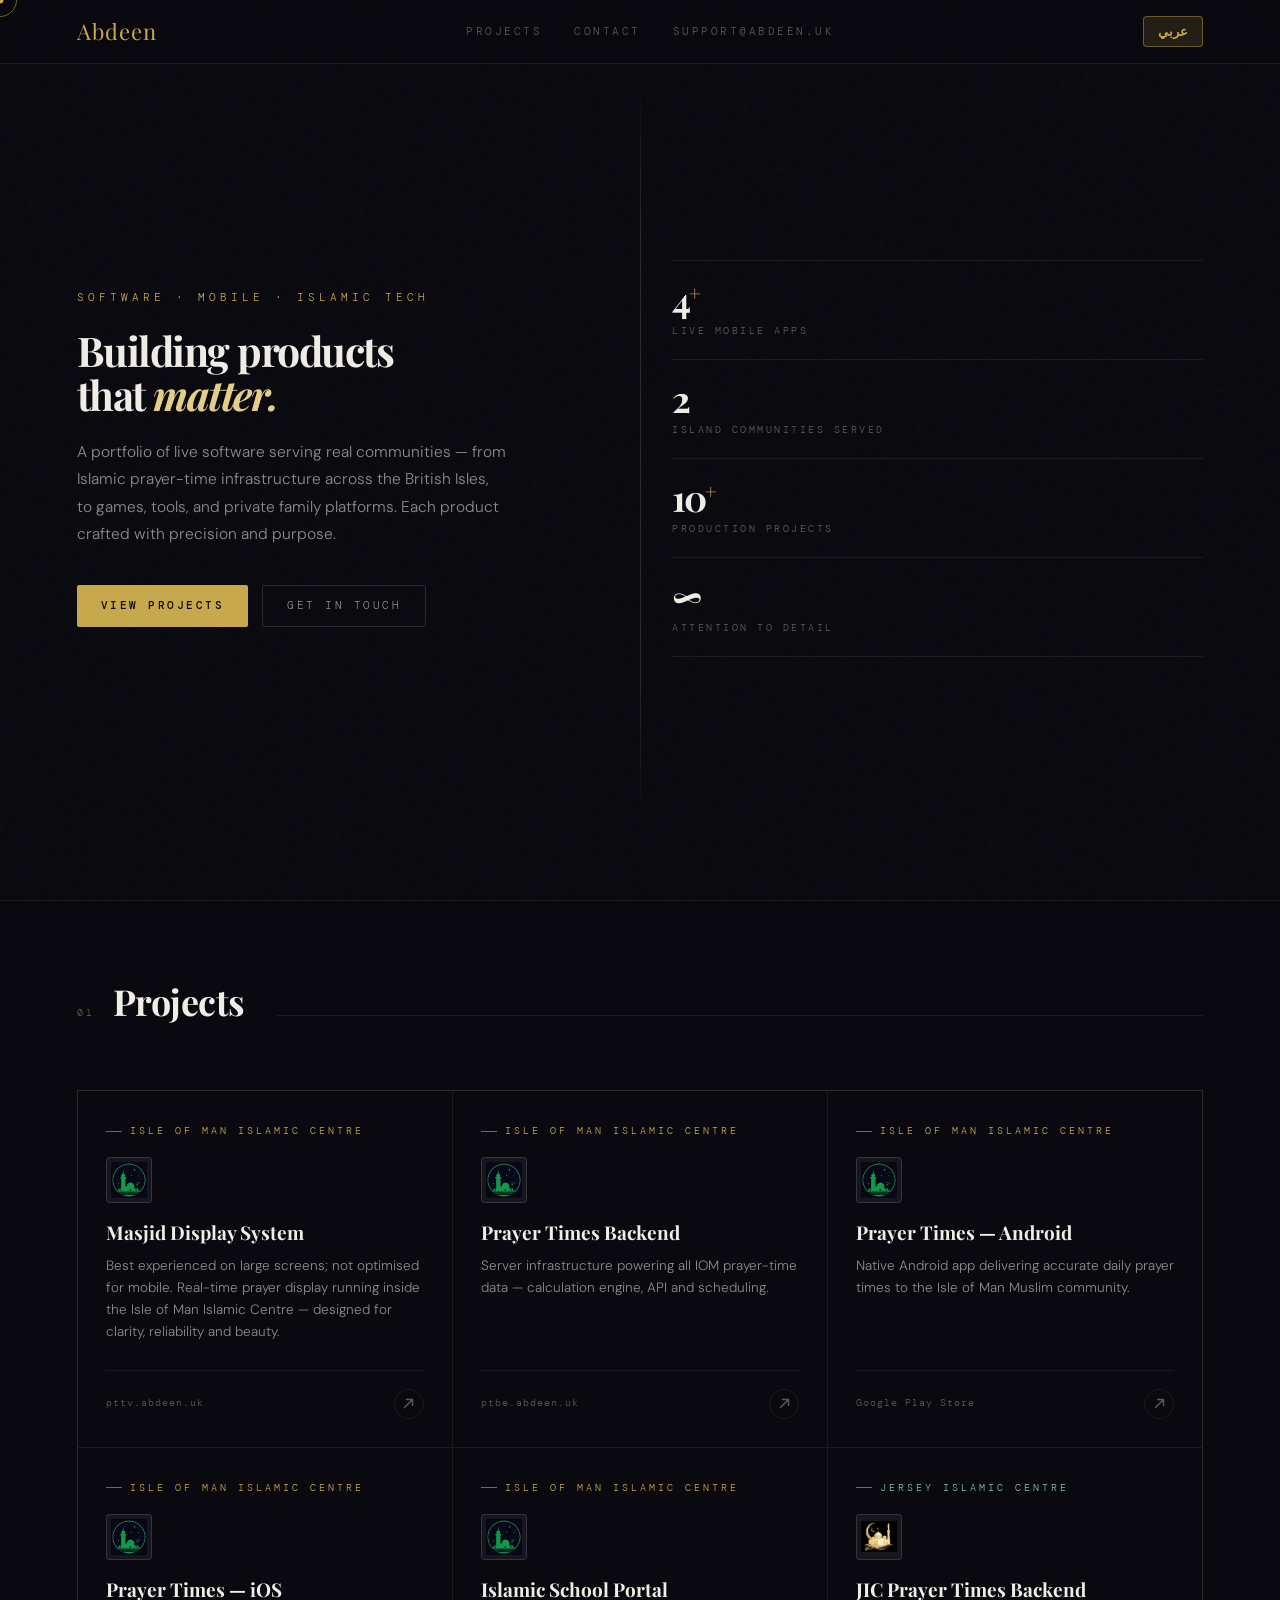
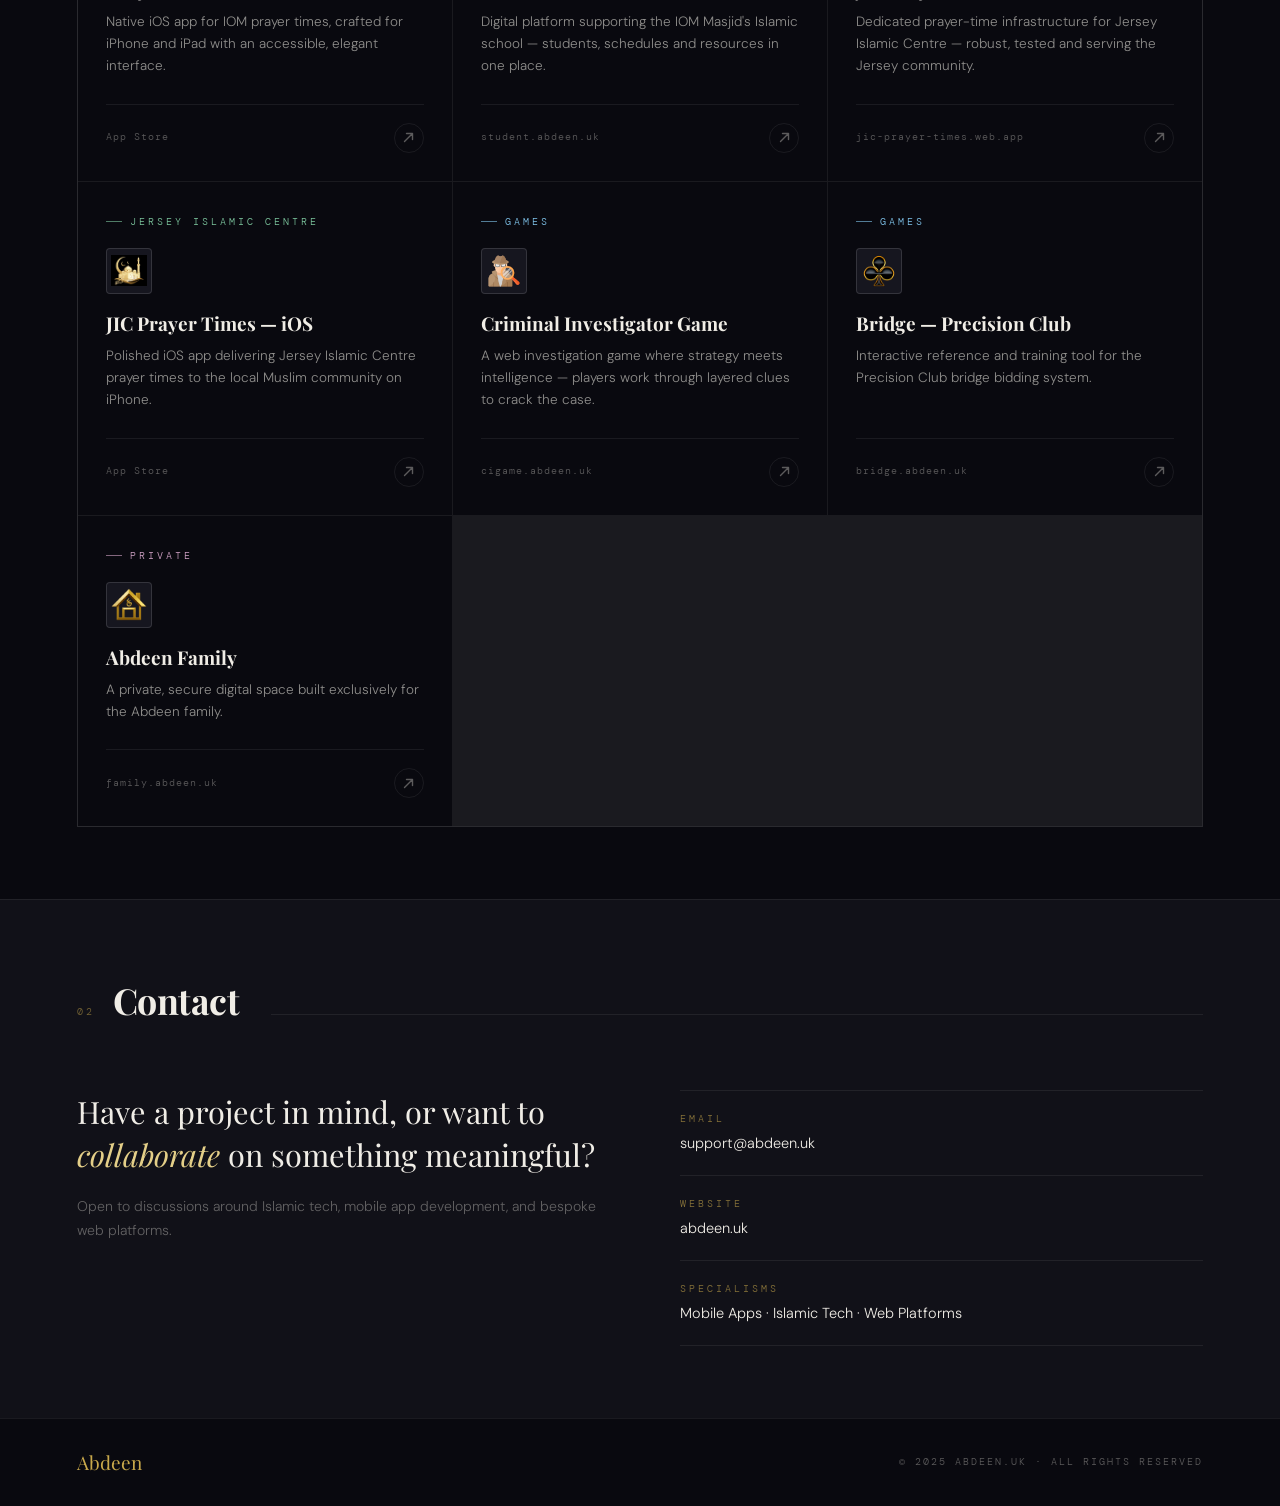
==== commit c425714c: "Use 'عربي' / 'English' labels and make toggle button more visible Co-Authored-By: Claude Sonnet 4.6 " ====
--- a/index.html
+++ b/index.html
@@ -30,7 +30,7 @@
       <a href="#contact-section" data-i18n="nav.contact">Contact</a>
       <a href="mailto:support@abdeen.uk">support@abdeen.uk</a>
     </div>
-    <button class="lang-toggle" id="lang-toggle">AR</button>
+    <button class="lang-toggle" id="lang-toggle">عربي</button>
   </nav>
 
   <!-- ══ Hero ══════════════════════════════ -->
--- a/css/styles.css
+++ b/css/styles.css
@@ -588,23 +588,25 @@
 
 /* ── Language Toggle ────────────────────── */
 .lang-toggle {
-  font-family: 'DM Mono', monospace;
-  font-size: 11px;
-  letter-spacing: 2px;
-  text-transform: uppercase;
-  color: var(--muted);
-  background: none;
-  border: 1px solid var(--border2);
-  border-radius: 2px;
-  padding: 5px 11px;
+  font-family: 'Cairo', 'DM Mono', sans-serif;
+  font-size: 13px;
+  font-weight: 600;
+  letter-spacing: 0;
+  color: var(--gold);
+  background: var(--gold-dim);
+  border: 1px solid rgba(200, 168, 75, 0.45);
+  border-radius: 4px;
+  padding: 6px 14px;
   cursor: none;
-  transition: color 0.2s, border-color 0.2s;
+  transition: background 0.22s, border-color 0.22s, color 0.22s;
   flex-shrink: 0;
+  white-space: nowrap;
 }
 
 .lang-toggle:hover {
+  background: rgba(200, 168, 75, 0.28);
   border-color: var(--gold);
-  color: var(--gold);
+  color: var(--gold-lt);
 }
 
 /* ── RTL / Arabic overrides ─────────────── */
